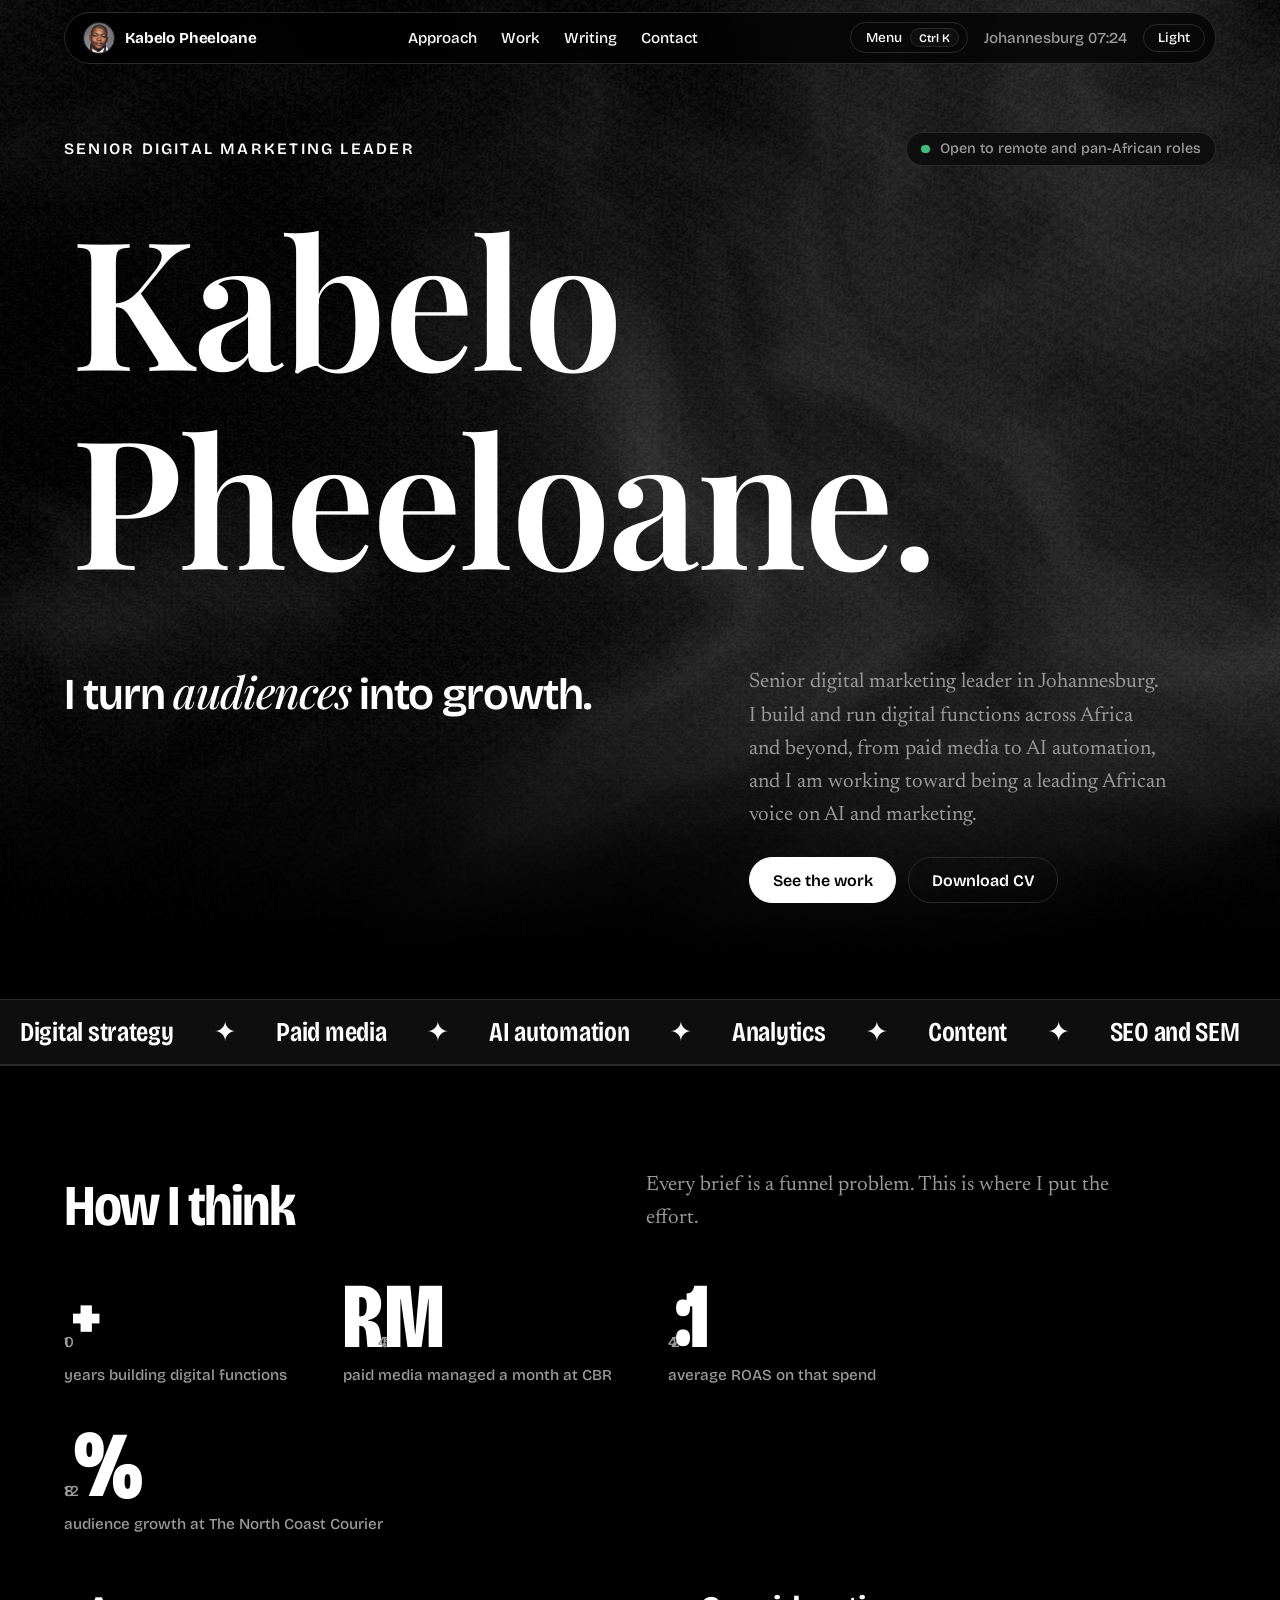
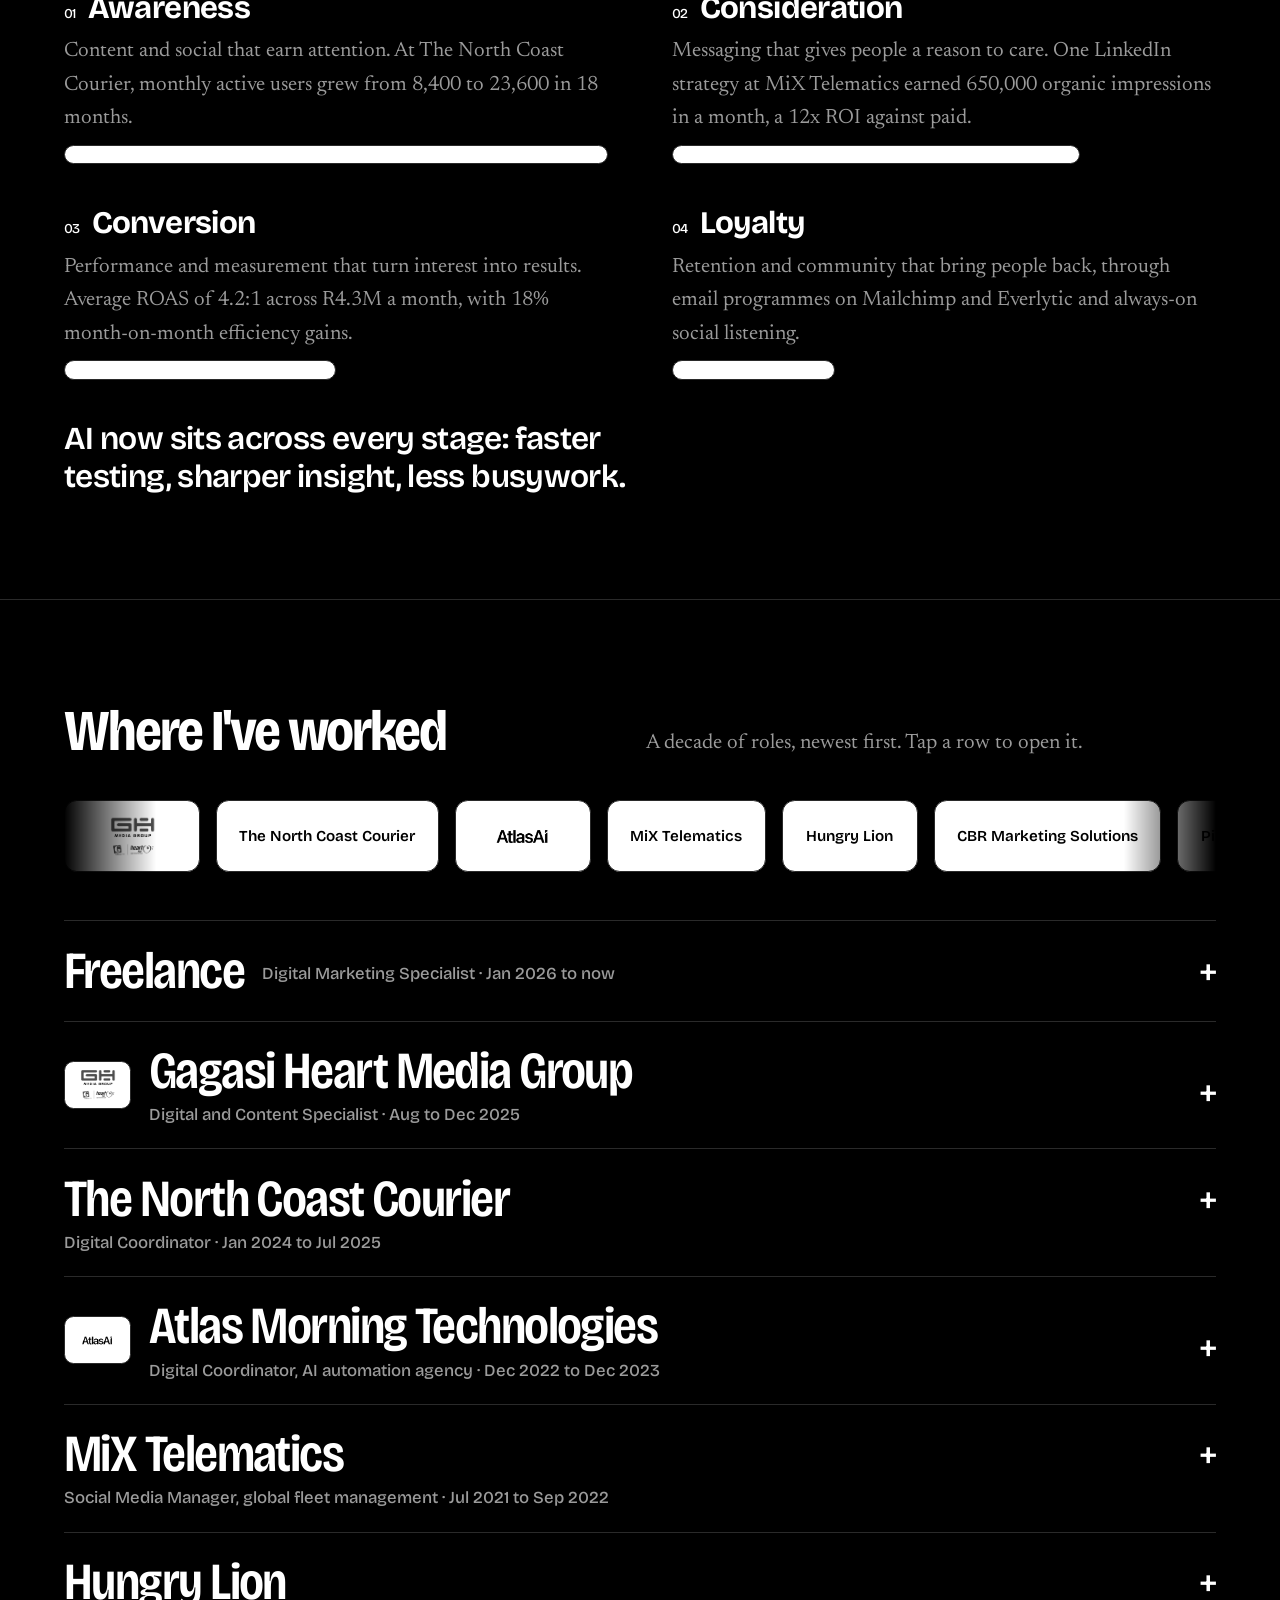
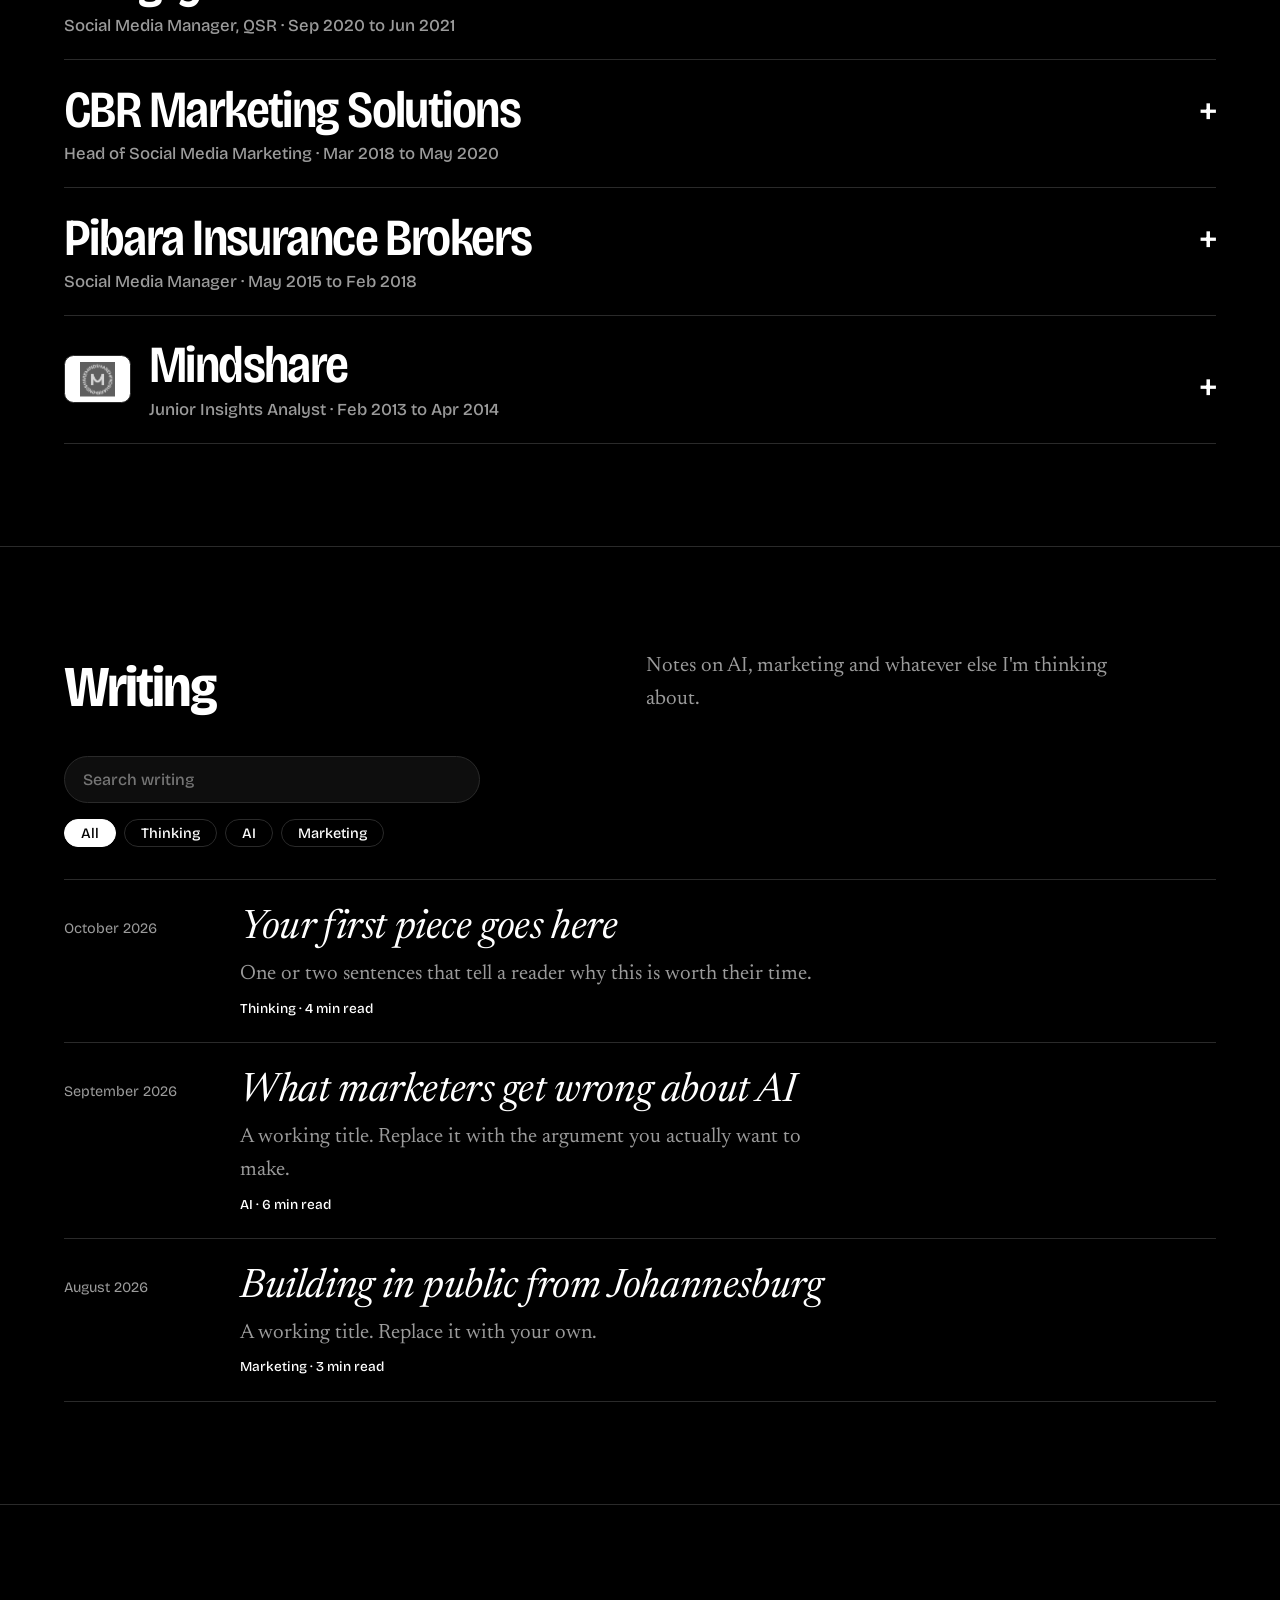
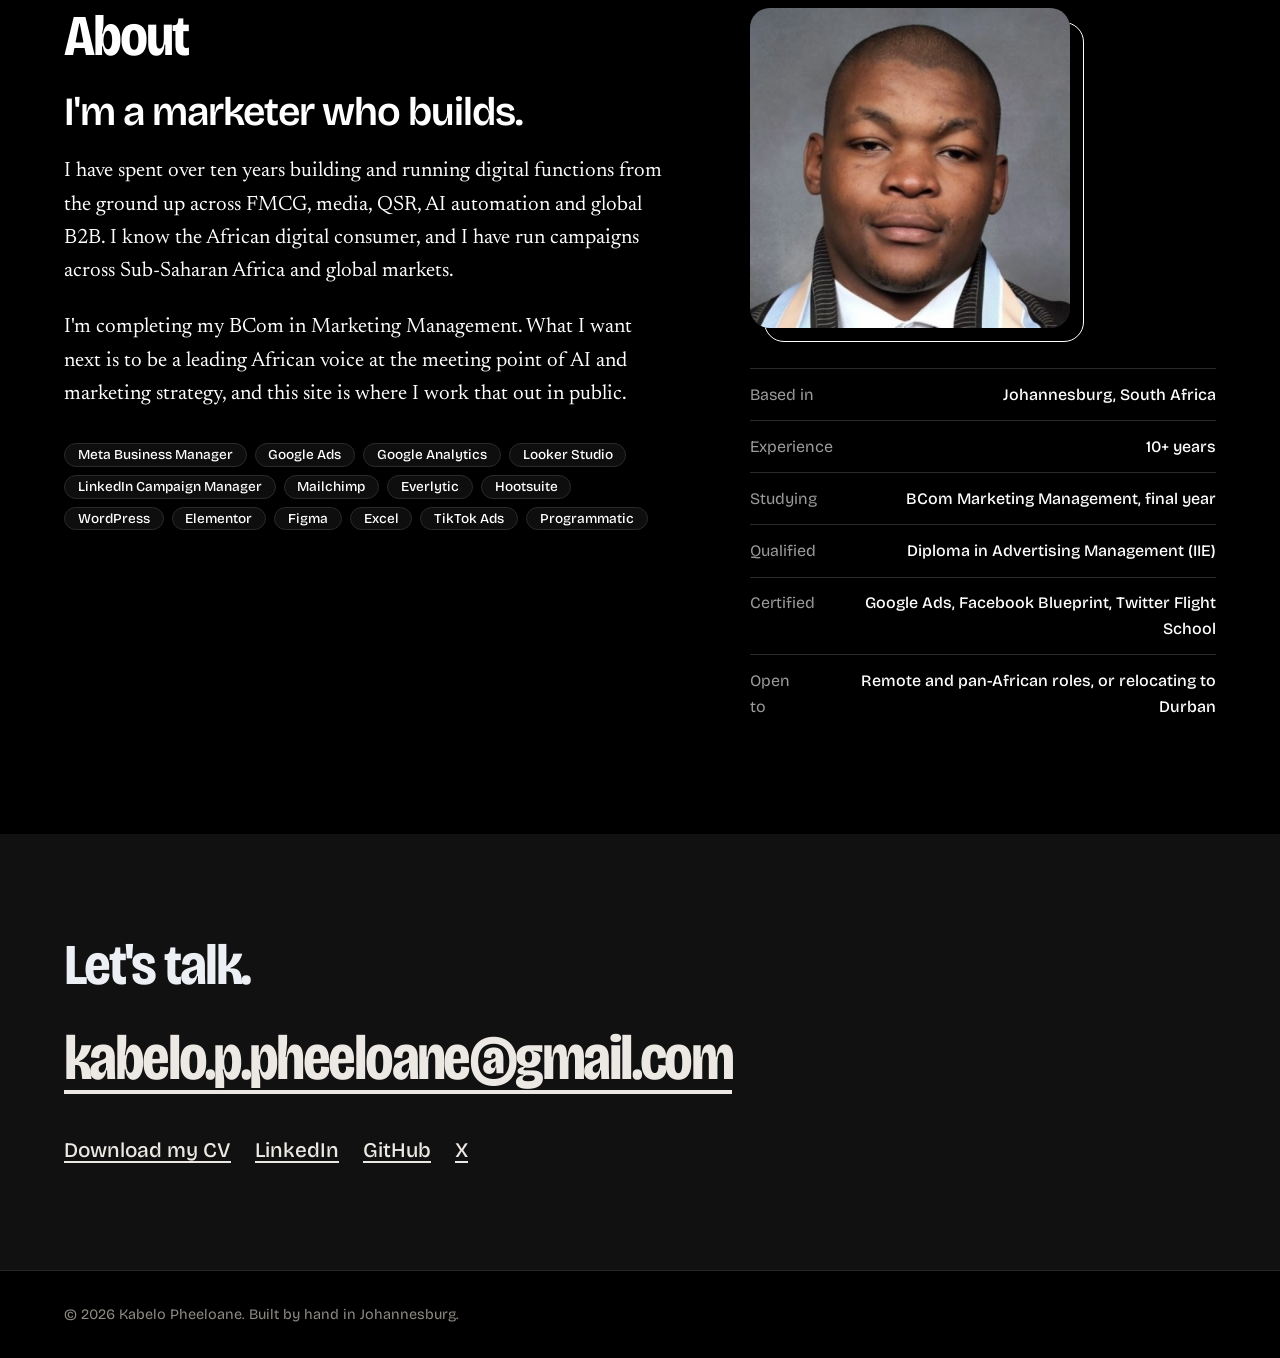
==== index.html @ ac7e380c "Initial commit via Netlify [skip ci]" ====
<!DOCTYPE html>
<html lang="en">
<head>
  <meta charset="UTF-8">
  <meta name="viewport" content="width=device-width, initial-scale=1.0">
  <title>Kabelo Pheeloane | Senior digital marketing leader, Johannesburg</title>
  <meta name="description" content="Kabelo Pheeloane is a senior digital marketing leader in Johannesburg with 10+ years building digital functions across FMCG, media, QSR, AI automation and global B2B. Work, writing and thinking on AI and marketing.">
  <meta name="theme-color" content="#000000">
  <script>
    // Runs first so the right theme shows with no flash
    try { var t = localStorage.getItem('theme'); } catch (e) {}
    document.documentElement.dataset.theme = t || 'dark';
    document.documentElement.classList.add('js');
  </script>
  <link rel="preconnect" href="https://fonts.googleapis.com">
  <link rel="preconnect" href="https://fonts.gstatic.com" crossorigin>
  <link href="https://fonts.googleapis.com/css2?family=Bricolage+Grotesque:opsz,wdth,wght@12..96,75..100,200..800&family=Playfair+Display:ital,wght@0,400..900;1,400..900&family=Newsreader:ital,opsz,wght@0,6..72,300..600;1,6..72,300..500&display=swap" rel="stylesheet">
  <link rel="stylesheet" href="style.css">
</head>
<body>
  <div id="progress" aria-hidden="true"></div>

  <div class="nav">
    <div class="bar">
      <a class="brand" href="#top" aria-label="Kabelo Pheeloane, back to top"><img src="kabelo.jpg" alt="" width="32" height="32">Kabelo Pheeloane</a>
      <nav aria-label="Main">
        <a href="#funnel">Approach</a>
        <a href="#work">Work</a>
        <a href="#writing">Writing</a>
        <a href="#contact">Contact</a>
      </nav>
      <div class="right">
        <button id="kbtn" class="kbtn" type="button" aria-label="Open command menu">Menu <kbd id="kkey">Ctrl K</kbd></button>
        <span class="clock">Johannesburg <span id="time">--:--</span></span>
        <button id="theme" type="button">Dark</button>
      </div>
    </div>
  </div>

  <div class="wrap">

    <header class="hero" id="top">
      <canvas id="gl" aria-hidden="true"></canvas>
      <div class="kicker-row">
        <p class="kicker">Senior Digital Marketing Leader</p>
        <p class="status"><span class="pulse"></span>Open to remote and pan-African roles</p>
      </div>
      <h1 class="name" aria-label="Kabelo Pheeloane"><span class="line" aria-hidden="true">Kabelo</span><span class="line" aria-hidden="true">Pheeloane.</span></h1>
      <div class="hero-grid">
        <p class="lede">I turn <span class="swap" id="swap">attention</span> into growth.</p>
        <div class="hero-side">
          <p>Senior digital marketing leader in Johannesburg. I build and run digital functions across Africa and beyond, from paid media to AI automation, and I am working toward being a leading African voice on AI and marketing.</p>
          <div class="cta"><a class="btn" href="#work">See the work</a><a class="btn ghost" href="Kabelo_Pheeloane_CV.pdf" download>Download CV</a></div>
        </div>
      </div>
    </header>
  </div>

  <!-- EDIT: change the skills to whatever you want to be known for -->
  <div class="marquee" aria-hidden="true">
    <div class="track" id="track">
      <span>Digital strategy</span><span>Paid media</span><span>AI automation</span><span>Analytics</span><span>Content</span><span>SEO and SEM</span><span>Multi-market campaigns</span><span>Team leadership</span>
    </div>
  </div>

  <section id="funnel">
    <div class="wrap">
      <div class="sec-head">
        <h2>How I think</h2>
        <p>Every brief is a funnel problem. This is where I put the effort.</p>
      </div>
      <div class="stats">
        <div class="stat" data-reveal><b><span class="num" data-count="10">0</span><i>+</i></b><span>years building digital functions</span></div>
        <div class="stat" data-reveal style="--d:.1s"><b><i>R</i><span class="num" data-count="4.3" data-dec="1">0</span><i>M</i></b><span>paid media managed a month at CBR</span></div>
        <div class="stat" data-reveal style="--d:.2s"><b><span class="num" data-count="4.2" data-dec="1">0</span><i>:1</i></b><span>average ROAS on that spend</span></div>
        <div class="stat" data-reveal style="--d:.3s"><b><span class="num" data-count="182">0</span><i>%</i></b><span>audience growth at The North Coast Courier</span></div>
      </div>
      <div class="funnel">
        <div class="stage" data-reveal style="--w:100%"><h3><small>01</small>Awareness</h3><p>Content and social that earn attention. At The North Coast Courier, monthly active users grew from 8,400 to 23,600 in 18 months.</p><div class="bar"></div></div>
        <div class="stage" data-reveal style="--w:75%;--d:.1s"><h3><small>02</small>Consideration</h3><p>Messaging that gives people a reason to care. One LinkedIn strategy at MiX Telematics earned 650,000 organic impressions in a month, a 12x ROI against paid.</p><div class="bar"></div></div>
        <div class="stage" data-reveal style="--w:50%;--d:.2s"><h3><small>03</small>Conversion</h3><p>Performance and measurement that turn interest into results. Average ROAS of 4.2:1 across R4.3M a month, with 18% month-on-month efficiency gains.</p><div class="bar"></div></div>
        <div class="stage" data-reveal style="--w:30%;--d:.3s"><h3><small>04</small>Loyalty</h3><p>Retention and community that bring people back, through email programmes on Mailchimp and Everlytic and always-on social listening.</p><div class="bar"></div></div>
      </div>
      <p class="note" data-reveal><em>AI now sits across every stage:</em> faster testing, sharper insight, less busywork.</p>
    </div>
  </section>

  <section id="work" class="work">
    <div class="wrap">
      <div class="sec-head">
        <h2>Where I've worked</h2>
        <p>A decade of roles, newest first. Tap a row to open it.</p>
      </div>
      <div class="logos" aria-label="Companies I have worked with"><div class="logo-track" id="logoTrack"></div></div>
      <!-- EDIT: tweak any wording. Each row is one role. -->
      <details><summary><span>Freelance<small>Digital Marketing Specialist &middot; Jan 2026 to now</small></span></summary><div class="body"><p>Interim digital leadership and campaign strategy for clients across FMCG, media and SaaS. Digital audits, go-to-market plans, paid media on Meta, Google and LinkedIn, and custom dashboards that track performance and sentiment.</p><div class="tags"><span>Paid media</span><span>Audits</span><span>Dashboards</span><span>Mentoring</span></div></div></details>
      <details data-logo="gagasi-heart"><summary><span>Gagasi Heart Media Group<small>Digital and Content Specialist &middot; Aug to Dec 2025</small></span></summary><div class="body"><p>Ran the full digital function across Gagasi FM and Heart FM. Built the group's website with real-time audience dashboards, sponsorship management and three-station content distribution, plus MROI dashboards in Looker Studio. <a href="https://www.ghmediagroup.co.za" target="_blank" rel="noopener">Visit the site</a></p><div class="tags"><span>WordPress</span><span>Looker Studio</span><span>Email</span><span>Programmatic</span></div></div></details>
      <details data-logo="north-coast-courier"><summary><span>The North Coast Courier<small>Digital Coordinator &middot; Jan 2024 to Jul 2025</small></span></summary><div class="body"><p>Designed the title's first digital-first strategy from zero. Grew monthly active users from 8,400 to 23,600 (182%) in 18 months, and cut the reporting cycle from 12 hours to 45 minutes.</p><div class="tags"><span>SEO</span><span>Content</span><span>Automation</span><span>Training</span></div></div></details>
      <details data-logo="atlas-morning"><summary><span>Atlas Morning Technologies<small>Digital Coordinator, AI automation agency &middot; Dec 2022 to Dec 2023</small></span></summary><div class="body"><p>Built AI-driven marketing automation for a portfolio of brands, automated campaign tracking and reporting with machine learning, and ran workshops that upskilled client teams on AI.</p><div class="tags"><span>AI automation</span><span>Social</span><span>Workshops</span></div></div></details>
      <details data-logo="mix-telematics"><summary><span>MiX Telematics<small>Social Media Manager, global fleet management &middot; Jul 2021 to Sep 2022</small></span></summary><div class="body"><p>Directed a USD 72,000 a month paid media budget across global markets on Meta, LinkedIn, YouTube and Twitter. One LinkedIn content strategy earned 650,000 organic impressions in a month, a 12x ROI against paid spend.</p><div class="tags"><span>Global</span><span>LinkedIn</span><span>Paid social</span></div></div></details>
      <details data-logo="hungry-lion"><summary><span>Hungry Lion<small>Social Media Manager, QSR &middot; Sep 2020 to Jun 2021</small></span></summary><div class="body"><p>Social strategy, community and content for a major quick-service brand. Paid budgets optimised against foot traffic and brand consideration, plus creator and influencer partnerships.</p><div class="tags"><span>QSR</span><span>Influencers</span><span>Community</span></div></div></details>
      <details data-logo="cbr"><summary><span>CBR Marketing Solutions<small>Head of Social Media Marketing &middot; Mar 2018 to May 2020</small></span></summary><div class="body"><p>Oversaw R4.3 million a month in paid media across FMCG, retail and services clients, with an average ROAS of 4.2:1 and 18% month-on-month efficiency gains. Led and mentored a team of specialists.</p><div class="tags"><span>Paid social</span><span>ROAS</span><span>Team leadership</span></div></div></details>
      <details data-logo="pibara"><summary><span>Pibara Insurance Brokers<small>Social Media Manager &middot; May 2015 to Feb 2018</small></span></summary><div class="body"><p>Built and grew the brand's social communities and ran paid social joined up with search for one consistent message.</p><div class="tags"><span>Community</span><span>Paid social</span><span>SEM</span></div></div></details>
      <details data-logo="mindshare"><summary><span>Mindshare<small>Junior Insights Analyst &middot; Feb 2013 to Apr 2014</small></span></summary><div class="body"><p>Where it started: consumer and media research with Nielsen AdDynamix, AMPS and Telmar, plus competitor spend analysis and post-campaign evaluation.</p><div class="tags"><span>Insights</span><span>Media planning</span></div></div></details>
    </div>
  </section>

  <section id="writing">
    <div class="wrap">
      <div class="sec-head">
        <h2>Writing</h2>
        <p>Notes on AI, marketing and whatever else I'm thinking about.</p>
      </div>
      <div class="controls">
        <input id="q" type="search" placeholder="Search writing" aria-label="Search writing">
        <div class="chips" id="chips" role="group" aria-label="Filter by topic"></div>
      </div>
      <ul class="posts" id="posts"></ul>
      <p id="empty" hidden>Nothing matches that yet.</p>
    </div>
  </section>

  <section id="about">
    <div class="wrap about-grid">
      <div>
        <h2>About</h2>
        <p class="big" style="margin-top:1.5rem">I'm a marketer who builds.</p>
        <p style="margin-top:1.25rem">I have spent over ten years building and running digital functions from the ground up across FMCG, media, QSR, AI automation and global B2B. I know the African digital consumer, and I have run campaigns across Sub-Saharan Africa and global markets.</p>
        <p>I'm completing my BCom in Marketing Management. What I want next is to be a leading African voice at the meeting point of AI and marketing strategy, and this site is where I work that out in public.</p>
        <div class="stack"><span>Meta Business Manager</span><span>Google Ads</span><span>Google Analytics</span><span>Looker Studio</span><span>LinkedIn Campaign Manager</span><span>Mailchimp</span><span>Everlytic</span><span>Hootsuite</span><span>WordPress</span><span>Elementor</span><span>Figma</span><span>Excel</span><span>TikTok Ads</span><span>Programmatic</span></div>
      </div>
      <div class="side" data-reveal>
        <figure class="portrait"><img src="kabelo.jpg" alt="Portrait of Kabelo Pheeloane" width="400" height="400" loading="lazy"></figure>
        <ul class="facts">
        <li><span>Based in</span><span>Johannesburg, South Africa</span></li>
        <li><span>Experience</span><span>10+ years</span></li>
        <li><span>Studying</span><span>BCom Marketing Management, final year</span></li>
        <li><span>Qualified</span><span>Diploma in Advertising Management (IIE)</span></li>
        <li><span>Certified</span><span>Google Ads, Facebook Blueprint, Twitter Flight School</span></li>
        <li><span>Open to</span><span>Remote and pan-African roles, or relocating to Durban</span></li>
      </ul>
      </div>
    </div>
  </section>

  <section id="contact" class="contact">
    <div class="wrap">
      <h2>Let's talk.</h2>
      <!-- EDIT: add your LinkedIn, GitHub and X links below -->
      <a class="mail" href="mailto:kabelo.p.pheeloane@gmail.com">kabelo.p.pheeloane@gmail.com</a>
      <div class="links"><a href="Kabelo_Pheeloane_CV.pdf" download>Download my CV</a><a href="#">LinkedIn</a><a href="#">GitHub</a><a href="#">X</a></div>
    </div>
  </section>

  <footer><div class="wrap">&copy; <span id="year">2026</span> Kabelo Pheeloane. Built by hand in Johannesburg.</div></footer>

  <dialog id="cmd" aria-label="Command menu"><input id="cmdq" type="text" placeholder="Jump to..." autocomplete="off" aria-label="Search commands"><ul id="cmdl" role="listbox"></ul></dialog>

  <script src="posts.js"></script>
  <script src="script.js"></script>
</body>
</html>
---- style.css ----
/* Fonts are loaded in index.html */
:root {
  --chalk: #ffffff;
  --paper: #f4f4f4;
  --ink: #000000;
  --muted: #6b6b6b;
  --line: #dcdcdc;
  --cobalt: #000000;
  --gutter: clamp(1.25rem, 5vw, 4rem);
  --sans: "Bricolage Grotesque", system-ui, sans-serif;
  --serif: "Newsreader", Georgia, serif;
}

*, *::before, *::after { box-sizing: border-box; margin: 0; padding: 0; }
html { scroll-behavior: smooth; }
body {
  background: var(--chalk);
  color: var(--ink);
  font-family: var(--serif);
  font-size: clamp(1.1rem, 1rem + 0.4vw, 1.3rem);
  line-height: 1.6;
  -webkit-font-smoothing: antialiased;
}
::selection { background: var(--ink); color: var(--chalk); }
a { color: inherit; }
:focus-visible { outline: 3px solid var(--cobalt); outline-offset: 4px; border-radius: 2px; }

.wrap { padding-inline: var(--gutter); max-width: 1400px; margin-inline: auto; }

/* Top bar */
.bar {
  display: flex; justify-content: space-between; align-items: center; gap: 1rem;
  padding-block: 1.25rem;
  font-family: var(--sans); font-size: 0.95rem; font-weight: 500;
}
.bar nav { display: flex; gap: 1.5rem; }
.bar a { text-decoration: none; }
.bar nav a:hover { color: var(--muted); }
.clock { color: var(--muted); font-variant-numeric: tabular-nums; }

/* Hero */
.hero { padding-block: clamp(3rem, 10vw, 8rem) clamp(3rem, 8vw, 6rem); }
.name {
  font-family: var(--sans);
  font-weight: 800;
  font-stretch: 75%;
  font-size: clamp(5.5rem, 27vw, 22rem);
  line-height: 0.82;
  letter-spacing: -0.045em;
  overflow: hidden;
  padding-bottom: 0.08em;
}
.name span { display: inline-block; animation: rise 1s cubic-bezier(.2,.8,.2,1) both; }
.name .dot { color: var(--cobalt); animation-delay: .25s; }
@keyframes rise { from { transform: translateY(105%); } to { transform: none; } }

.hero-grid {
  display: grid; gap: 2rem; margin-top: clamp(2rem, 5vw, 4rem);
  grid-template-columns: 1fr;
}
.lede {
  font-family: var(--sans); font-weight: 600; font-size: clamp(1.5rem, 1rem + 2.2vw, 2.75rem);
  line-height: 1.12; letter-spacing: -0.025em; max-width: 22ch;
}
.hero-side { max-width: 38ch; color: var(--muted); align-self: end; }
.hero-side a { color: var(--ink); font-family: var(--sans); font-weight: 600; text-underline-offset: 4px; }
.hero-side a:hover { color: var(--muted); }

/* Sections */
section { padding-block: clamp(3.5rem, 8vw, 7rem); border-top: 1px solid var(--line); }
.sec-head {
  display: grid; gap: 0.75rem; margin-bottom: 2.5rem;
}
h2 {
  font-family: var(--sans); font-weight: 700; font-stretch: 85%;
  font-size: clamp(2rem, 1.2rem + 3vw, 4rem); letter-spacing: -0.035em; line-height: 1;
}
.sec-head p { color: var(--muted); max-width: 46ch; }

/* Work: expandable rows */
.work details { border-top: 1px solid var(--line); }
.work details:last-child { border-bottom: 1px solid var(--line); }
.work summary {
  list-style: none; cursor: pointer;
  display: flex; justify-content: space-between; align-items: baseline; gap: 1rem;
  padding-block: 1.4rem;
  font-family: var(--sans); font-weight: 600; font-stretch: 85%;
  font-size: clamp(1.6rem, 1rem + 3vw, 3.25rem); letter-spacing: -0.03em; line-height: 1.05;
  transition: color .2s, padding .25s;
}
.work summary::-webkit-details-marker { display: none; }
.work summary::after {
  content: "+"; font-weight: 300; color: var(--cobalt);
  transition: transform .3s;
}
.work details[open] summary::after { transform: rotate(45deg); }
.work summary:hover { color: var(--muted); padding-left: 0.75rem; }
.work .body { display: grid; gap: 1rem; padding: 0 0 2rem; max-width: 60ch; color: var(--muted); }
.work .body strong { color: var(--ink); font-weight: 500; }
.work .tags { display: flex; flex-wrap: wrap; gap: .5rem; }
.work .tags span {
  font-family: var(--sans); font-size: .85rem; font-weight: 500;
  border: 1px solid var(--line); border-radius: 99px; padding: .15rem .8rem; background: var(--paper);
}

/* Writing */
.posts { list-style: none; display: grid; gap: 0; }
.posts a {
  display: grid; gap: .35rem; padding-block: 1.6rem; text-decoration: none;
  border-top: 1px solid var(--line);
}
.posts li:last-child a { border-bottom: 1px solid var(--line); }
.posts time { font-family: var(--sans); font-size: .9rem; color: var(--muted); }
.posts h3 {
  font-family: var(--serif); font-weight: 400; font-style: italic;
  font-size: clamp(1.6rem, 1.1rem + 1.8vw, 2.6rem); line-height: 1.15; letter-spacing: -0.01em;
  transition: color .2s;
}
.posts a:hover h3 { color: var(--muted); }
.posts p { color: var(--muted); max-width: 55ch; }

/* About */
.about-grid { display: grid; gap: 2rem; }
.about-grid p + p { margin-top: 1.1em; }
.about-grid .big {
  font-family: var(--sans); font-weight: 600; font-size: clamp(1.5rem, 1rem + 2vw, 2.5rem);
  line-height: 1.15; letter-spacing: -0.025em;
}
.facts { list-style: none; font-family: var(--sans); font-size: 1rem; }
.facts li { display: flex; justify-content: space-between; gap: 1rem; padding-block: .8rem; border-top: 1px solid var(--line); }
.facts li span:first-child { color: var(--muted); }
.facts li span:last-child { text-align: right; font-weight: 500; }

/* Contact */
.contact { background: var(--ink); color: var(--chalk); border-top: 0; }
.contact h2 { color: var(--chalk); max-width: 14ch; }
.mail {
  display: inline-block; margin-top: 2rem; font-family: var(--sans); font-weight: 700; font-stretch: 80%;
  font-size: clamp(1.8rem, 1rem + 5.5vw, 6rem); letter-spacing: -0.04em; line-height: 1;
  text-decoration: none; border-bottom: 4px solid var(--cobalt); overflow-wrap: anywhere;
  transition: color .2s;
}
.mail:hover { color: #b8b8b8; }
.links { display: flex; flex-wrap: wrap; gap: 1.5rem; margin-top: 2.5rem; font-family: var(--sans); font-weight: 500; }
.links a { text-underline-offset: 4px; }
.links a:hover { color: #b8b8b8; }
.contact :focus-visible { outline-color: #fff; }
footer { background: var(--ink); color: #8f8b84; font-family: var(--sans); font-size: .9rem; padding-block: 2rem; border-top: 1px solid #262628; }

/* Larger screens */
@media (min-width: 800px) {
  .hero-grid { grid-template-columns: 1.4fr 1fr; }
  .sec-head { grid-template-columns: 1fr 1fr; align-items: end; }
  .about-grid { grid-template-columns: 1.3fr 1fr; gap: 5rem; }
  .posts a { grid-template-columns: 9rem 1fr; column-gap: 2rem; }
  .posts time { grid-row: 1 / span 2; padding-top: .7rem; }
}

@media (prefers-reduced-motion: reduce) {
  html { scroll-behavior: auto; }
  .name span { animation: none; }
  * { transition: none !important; }
}

/* ===== v2 additions ===== */
[data-theme="dark"] {
  --chalk: #000000; --paper: #0e0e0e; --ink: #ffffff; --muted: #9b9b9b; --line: #2a2a2a; --cobalt: #ffffff;
}
[data-theme="dark"] .contact, [data-theme="dark"] footer { background: #000; }
.contact h2 { color: #eceff3; }
body { transition: background .4s, color .4s; }

#progress { position: fixed; inset: 0 0 auto 0; height: 3px; background: var(--cobalt); transform-origin: 0 50%; transform: scaleX(0); z-index: 50; }
.right { display: flex; align-items: center; gap: 1rem; }
#theme {
  font: 500 .85rem var(--sans); color: var(--ink); background: transparent; cursor: pointer;
  border: 1px solid var(--line); border-radius: 99px; padding: .3rem .9rem; transition: border-color .2s, color .2s;
}
#theme:hover { border-color: var(--muted); color: var(--muted); }
@media (max-width: 640px) { .bar nav { display: none; } .clock { display: none; } }

/* Hero: pointer glow + weight shift + word swap */
.hero { position: relative; isolation: isolate; --mx: 30%; --my: 20%; --w: 800; }
.hero::before {
  content: ""; position: absolute; inset: -10% -50vw; z-index: -1; pointer-events: none;
  background: radial-gradient(circle 32rem at var(--mx) var(--my), color-mix(in srgb, var(--cobalt) 20%, transparent), transparent 70%);
}
.name { font-weight: var(--w); transition: font-weight .25s ease-out; }
.swap { display: inline-block; color: var(--cobalt); font-style: normal; transition: opacity .25s, transform .25s; }
.swap.out { opacity: 0; transform: translateY(.3em); }

/* Marquee */
.marquee { overflow: hidden; border-block: 1px solid var(--line); padding-block: 1rem; background: var(--paper); }
.track { display: flex; width: max-content; animation: slide 38s linear infinite; }
.marquee:hover .track { animation-play-state: paused; }
.track span { font: 600 clamp(1.1rem, 1rem + 1vw, 1.7rem) var(--sans); font-stretch: 80%; letter-spacing: -.01em; padding-inline: 1.25rem; white-space: nowrap; }
.track span::after { content: "\2726"; color: var(--cobalt); margin-left: 2.5rem; }
@keyframes slide { to { transform: translateX(-50%); } }

/* Funnel */
.stats { display: flex; flex-wrap: wrap; gap: 2rem 4rem; margin-bottom: 3rem; }
.stat b { display: block; font: 800 clamp(3.5rem, 2rem + 7vw, 8rem)/.9 var(--sans); font-stretch: 75%; letter-spacing: -.05em; }
.stat b i { font-style: normal; color: var(--cobalt); }
.stat span { font: 500 .95rem var(--sans); color: var(--muted); }
.funnel { display: grid; gap: 2rem; }
.stage { display: grid; gap: .6rem; }
.stage h3 { font: 700 clamp(1.3rem, 1rem + 1.2vw, 2rem) var(--sans); letter-spacing: -.02em; display: flex; gap: .75rem; align-items: baseline; }
.stage h3 small { font: 500 .85rem var(--sans); color: var(--cobalt); }
.stage p { color: var(--muted); max-width: 52ch; }
.stage .bar { height: .65rem; width: 0; border-radius: 99px; background: var(--cobalt); transition: width 1.3s cubic-bezier(.2,.8,.2,1) var(--d, 0s); }
.stage.in .bar { width: var(--w); }
.note { margin-top: 2.5rem; font: 600 clamp(1.3rem, 1rem + 1.5vw, 2rem)/1.2 var(--sans); letter-spacing: -.02em; max-width: 30ch; }
.note em { font-style: normal; color: var(--cobalt); }
@media (min-width: 800px) { .funnel { grid-template-columns: 1fr 1fr; gap: 2.5rem 4rem; } }

/* Scroll reveal (only when JS is on) */
.js [data-reveal] { opacity: 0; transform: translateY(1.5rem); transition: opacity .8s var(--d, 0s), transform .8s cubic-bezier(.2,.8,.2,1) var(--d, 0s); }
.js [data-reveal].in { opacity: 1; transform: none; }

/* Writing controls */
.controls { display: grid; gap: 1rem; margin-bottom: 2rem; }
#q {
  font: 500 1rem var(--sans); width: 100%; max-width: 26rem; padding: .8rem 1.1rem; color: var(--ink);
  background: var(--paper); border: 1px solid var(--line); border-radius: 99px;
}
.chips { display: flex; flex-wrap: wrap; gap: .5rem; }
.chip {
  font: 500 .9rem var(--sans); color: var(--ink); background: transparent; cursor: pointer;
  border: 1px solid var(--line); border-radius: 99px; padding: .3rem 1rem; transition: all .2s;
}
.chip:hover { border-color: var(--muted); }
.chip[aria-pressed="true"] { background: var(--ink); color: var(--chalk); border-color: var(--ink); }
.meta { display: block; margin-top: .5rem; font: 500 .85rem var(--sans); color: var(--cobalt); }
#empty { color: var(--muted); padding-block: 1.5rem; }
.mail { will-change: transform; }

@media (prefers-reduced-motion: reduce) {
  .track { animation: none; }
  .js [data-reveal] { opacity: 1; transform: none; }
  .stage .bar { width: var(--w); }
}

/* ===== CV update ===== */
.work summary small { display: block; margin-top: .35rem; font: 500 clamp(.9rem, .85rem + .3vw, 1.05rem)/1.3 var(--sans); letter-spacing: 0; color: var(--muted); }
.work .body a { color: var(--cobalt); font-family: var(--sans); font-weight: 600; text-underline-offset: 4px; }
.stack { display: flex; flex-wrap: wrap; gap: .5rem; margin-top: 2rem; }
.stack span { font: 500 .85rem var(--sans); border: 1px solid var(--line); border-radius: 99px; padding: .15rem .8rem; background: var(--paper); }
.stats { gap: 2rem 3.5rem; }
.stat b { font-size: clamp(3rem, 1.8rem + 5vw, 6.5rem); }
.mail { font-size: clamp(1.4rem, .8rem + 4vw, 4.5rem); }

/* ===== Header v2 ===== */
.nav { position: sticky; top: .75rem; z-index: 40; max-width: 1400px; margin-inline: auto; padding-inline: var(--gutter); }
.bar {
  padding: .55rem .6rem .55rem 1.1rem; border: 1px solid var(--line); border-radius: 99px;
  background: color-mix(in srgb, var(--chalk) 72%, transparent);
  -webkit-backdrop-filter: blur(14px); backdrop-filter: blur(14px);
}
.brand { display: flex; align-items: center; gap: .65rem; font-weight: 700; letter-spacing: -.01em; }
.brand b { display: grid; place-items: center; width: 2rem; height: 2rem; border-radius: 50%; background: var(--ink); color: var(--chalk); font-size: .75rem; letter-spacing: 0; }
.hero { padding-top: clamp(2.5rem, 7vw, 5rem); }
.hero::after {
  content: ""; position: absolute; inset: -10% -50vw 0; z-index: -2; pointer-events: none; opacity: .55;
  background-image: linear-gradient(var(--line) 1px, transparent 1px), linear-gradient(90deg, var(--line) 1px, transparent 1px);
  background-size: 72px 72px;
  -webkit-mask-image: radial-gradient(ellipse 70% 70% at 40% 40%, #000, transparent 75%);
  mask-image: radial-gradient(ellipse 70% 70% at 40% 40%, #000, transparent 75%);
}
.kicker-row { display: flex; flex-wrap: wrap; justify-content: space-between; align-items: center; gap: .75rem 1.5rem; margin-bottom: clamp(1.25rem, 3vw, 2.5rem); font-family: var(--sans); }
.kicker { font-weight: 600; font-size: clamp(.8rem, .75rem + .3vw, 1rem); letter-spacing: .14em; text-transform: uppercase; }
.status { display: inline-flex; align-items: center; gap: .6rem; font-weight: 500; font-size: .9rem; color: var(--muted); border: 1px solid var(--line); background: var(--paper); border-radius: 99px; padding: .3rem .9rem; }
.pulse { width: .55rem; height: .55rem; border-radius: 50%; background: #1fb76a; box-shadow: 0 0 0 0 rgba(31,183,106,.6); animation: pulse 2s infinite; }
@keyframes pulse { 70% { box-shadow: 0 0 0 .6rem rgba(31,183,106,0); } 100% { box-shadow: 0 0 0 0 rgba(31,183,106,0); } }

.name { overflow: visible; font-size: clamp(3.4rem, 17.5vw, 16rem); line-height: .86; letter-spacing: -.045em; padding-bottom: 0; }
.name .line { display: block; overflow: hidden; padding: .02em .02em .1em 0; animation: none; }
.name .ch { display: inline-block; animation: rise 1s cubic-bezier(.2,.8,.2,1) both; animation-delay: calc(var(--i, 0) * 45ms); transition: font-variation-settings .2s ease-out; }
.name .ch.dot { animation-delay: .6s; }

.cta { display: flex; flex-wrap: wrap; gap: .75rem; margin-top: 1.5rem; }
.hero-side .btn {
  display: inline-block; font: 600 1rem var(--sans); text-decoration: none; padding: .8rem 1.4rem; border-radius: 99px;
  background: var(--ink); color: var(--chalk); border: 1px solid var(--ink); transition: transform .2s, background .2s, color .2s, border-color .2s;
}
.hero-side .btn:hover { transform: translateY(-2px); background: var(--muted); border-color: var(--muted); color: #0c0c0d; }
.hero-side .btn.ghost { background: transparent; color: var(--ink); border-color: var(--line); }
.hero-side .btn.ghost:hover { background: transparent; color: var(--muted); border-color: var(--muted); }
@media (max-width: 640px) { .bar { padding-right: .5rem; } .status { font-size: .8rem; } }
@media (prefers-reduced-motion: reduce) { .name .ch, .pulse { animation: none; } }

/* ===== Portrait ===== */
.brand img { width: 2rem; height: 2rem; border-radius: 50%; object-fit: cover; object-position: center 25%; border: 1px solid var(--line); }
.portrait { position: relative; margin: 0 0 2.5rem 0; width: min(100%, 320px); }
.portrait::before { content: ""; position: absolute; inset: .9rem -.9rem -.9rem .9rem; border-radius: 1.25rem; background: var(--cobalt); }
.portrait img { position: relative; display: block; width: 100%; height: auto; aspect-ratio: 1; object-fit: cover; object-position: center 30%; border-radius: 1.25rem; background: var(--line); }

/* ===== Next level ===== */
html { overflow-x: clip; }
#gl { position: absolute; z-index: -1; top: -6rem; left: calc(50% - 50vw); width: 100vw; height: calc(100% + 6rem); display: block; }
.has-gl .hero::before { display: none; }
.has-gl .hero::after { z-index: -1; opacity: .22; }

/* Circular theme-switch reveal (View Transitions API) */
::view-transition-old(root), ::view-transition-new(root) { animation: none; mix-blend-mode: normal; }
::view-transition-old(root) { z-index: 1; }
::view-transition-new(root) { z-index: 2; }

/* Scroll-driven animation, native CSS (falls back to the JS reveal) */
@supports (animation-timeline: view()) {
  .js [data-reveal] { opacity: 1; transform: none; transition: none; animation: revealUp linear both; animation-timeline: view(); animation-range: entry 0% entry 60%; }
  h2 { animation: headIn linear both; animation-timeline: view(); animation-range: entry 0% cover 35%; }
  .name { animation: lift linear both; animation-timeline: scroll(root); animation-range: 0 70vh; }
  @keyframes revealUp { from { opacity: 0; transform: translateY(3rem) scale(.97); } to { opacity: 1; transform: none; } }
  @keyframes headIn { from { opacity: 0; filter: blur(14px); transform: translateX(-2rem); letter-spacing: .04em; } to { opacity: 1; filter: none; transform: none; } }
  @keyframes lift { to { transform: translateY(-8vh) scale(.94); opacity: .1; } }
}

/* Command menu */
.kbtn { font: 500 .85rem var(--sans); color: var(--ink); background: transparent; cursor: pointer; border: 1px solid var(--line); border-radius: 99px; padding: .3rem .5rem .3rem .9rem; display: inline-flex; align-items: center; gap: .5rem; transition: border-color .2s, color .2s; }
.kbtn:hover { border-color: var(--muted); color: var(--muted); }
.kbtn kbd { font: 600 .72rem var(--sans); border-radius: 99px; background: var(--paper); border: 1px solid var(--line); padding: .1rem .5rem; }
@media (max-width: 640px) { .kbtn kbd { display: none; } .kbtn { padding: .3rem .9rem; } }
#cmd { margin: 14vh auto auto; width: min(32rem, 92vw); padding: 0; border: 1px solid var(--line); border-radius: 1.1rem; background: var(--paper); color: var(--ink); box-shadow: 0 30px 80px rgba(8,14,30,.35); overflow: hidden; }
#cmd::backdrop { background: rgba(8,14,30,.45); -webkit-backdrop-filter: blur(6px); backdrop-filter: blur(6px); }
#cmd input { width: 100%; border: 0; border-bottom: 1px solid var(--line); background: transparent; color: var(--ink); font: 500 1.1rem var(--sans); padding: 1.1rem 1.25rem; outline: none; }
#cmd ul { list-style: none; max-height: 18rem; overflow: auto; padding: .5rem; }
#cmd li { font: 500 1rem var(--sans); padding: .7rem .9rem; border-radius: .6rem; cursor: pointer; }
#cmd li[aria-selected="true"], #cmd li:hover { background: var(--muted); color: #0c0c0d; }

.portrait { transition: transform .25s ease-out; transform-style: preserve-3d; }
@media (prefers-reduced-motion: reduce) { .name { animation: none; } h2 { animation: none; } }


/* ===== Black and marble ===== */
.contact { color: #ece9e4; }
.contact .mail, .contact .links a { color: #ece9e4; }
[data-theme="dark"] .contact { background: #111; }
.has-gl .hero::after { display: none; }
.name {
  font-family: "Playfair Display", Georgia, serif;
  font-stretch: normal; font-weight: 600; letter-spacing: -.015em; line-height: .95;
  font-size: clamp(2.6rem, 14vw, 12rem);
}
.name .line { padding: .04em .14em .12em .04em; }
/* name: upright classic serif */
.portrait::before { background: transparent; border: 1px solid var(--cobalt); }
.status .pulse { background: #3fbf7f; }


/* ===== Pure black and white ===== */
.hero-side .btn:hover { background: var(--chalk); color: var(--ink); border-color: var(--ink); }
.hero-side .btn.ghost:hover { background: var(--ink); color: var(--chalk); border-color: var(--ink); }
#cmd li[aria-selected="true"], #cmd li:hover { background: var(--ink); color: var(--chalk); }
.contact .mail { border-bottom-color: #ece9e4; }
.swap { font-family: "Playfair Display", Georgia, serif; font-style: italic; font-weight: 500; }
.portrait::before { border-color: var(--ink); }

/* ===== Employer logos ===== */
.logos { overflow: hidden; margin-bottom: 3rem; -webkit-mask-image: linear-gradient(90deg, transparent, #000 8%, #000 92%, transparent); mask-image: linear-gradient(90deg, transparent, #000 8%, #000 92%, transparent); }
.logo-track { display: flex; width: max-content; animation: slide 45s linear infinite; }
.logos:hover .logo-track { animation-play-state: paused; }
.logo-item { display: grid; place-items: center; height: 4.5rem; min-width: 8.5rem; margin-right: 1rem; padding: .6rem 1.4rem; background: #fff; border: 1px solid var(--line); border-radius: .8rem; }
.logo-item img { max-height: 2.8rem; max-width: 7rem; width: auto; object-fit: contain; filter: grayscale(1); transition: filter .3s; }
.logo-item:hover img { filter: none; }
.logo-item b { font: 600 .95rem var(--sans); color: #000; text-align: center; }
.work summary > span { display: flex; align-items: center; gap: 1.1rem; }
.role-logo { flex: none; width: 4.2rem; height: 3rem; padding: .35rem .5rem; object-fit: contain; background: #fff; border: 1px solid var(--line); border-radius: .6rem; filter: grayscale(1); transition: filter .3s; }
.work summary:hover .role-logo { filter: none; }
@media (max-width: 640px) { .role-logo { width: 3.2rem; height: 2.4rem; } .work summary > span { gap: .8rem; } }
@media (prefers-reduced-motion: reduce) { .logo-track { animation: none; flex-wrap: wrap; width: auto; row-gap: 1rem; } .dup { display: none; } }
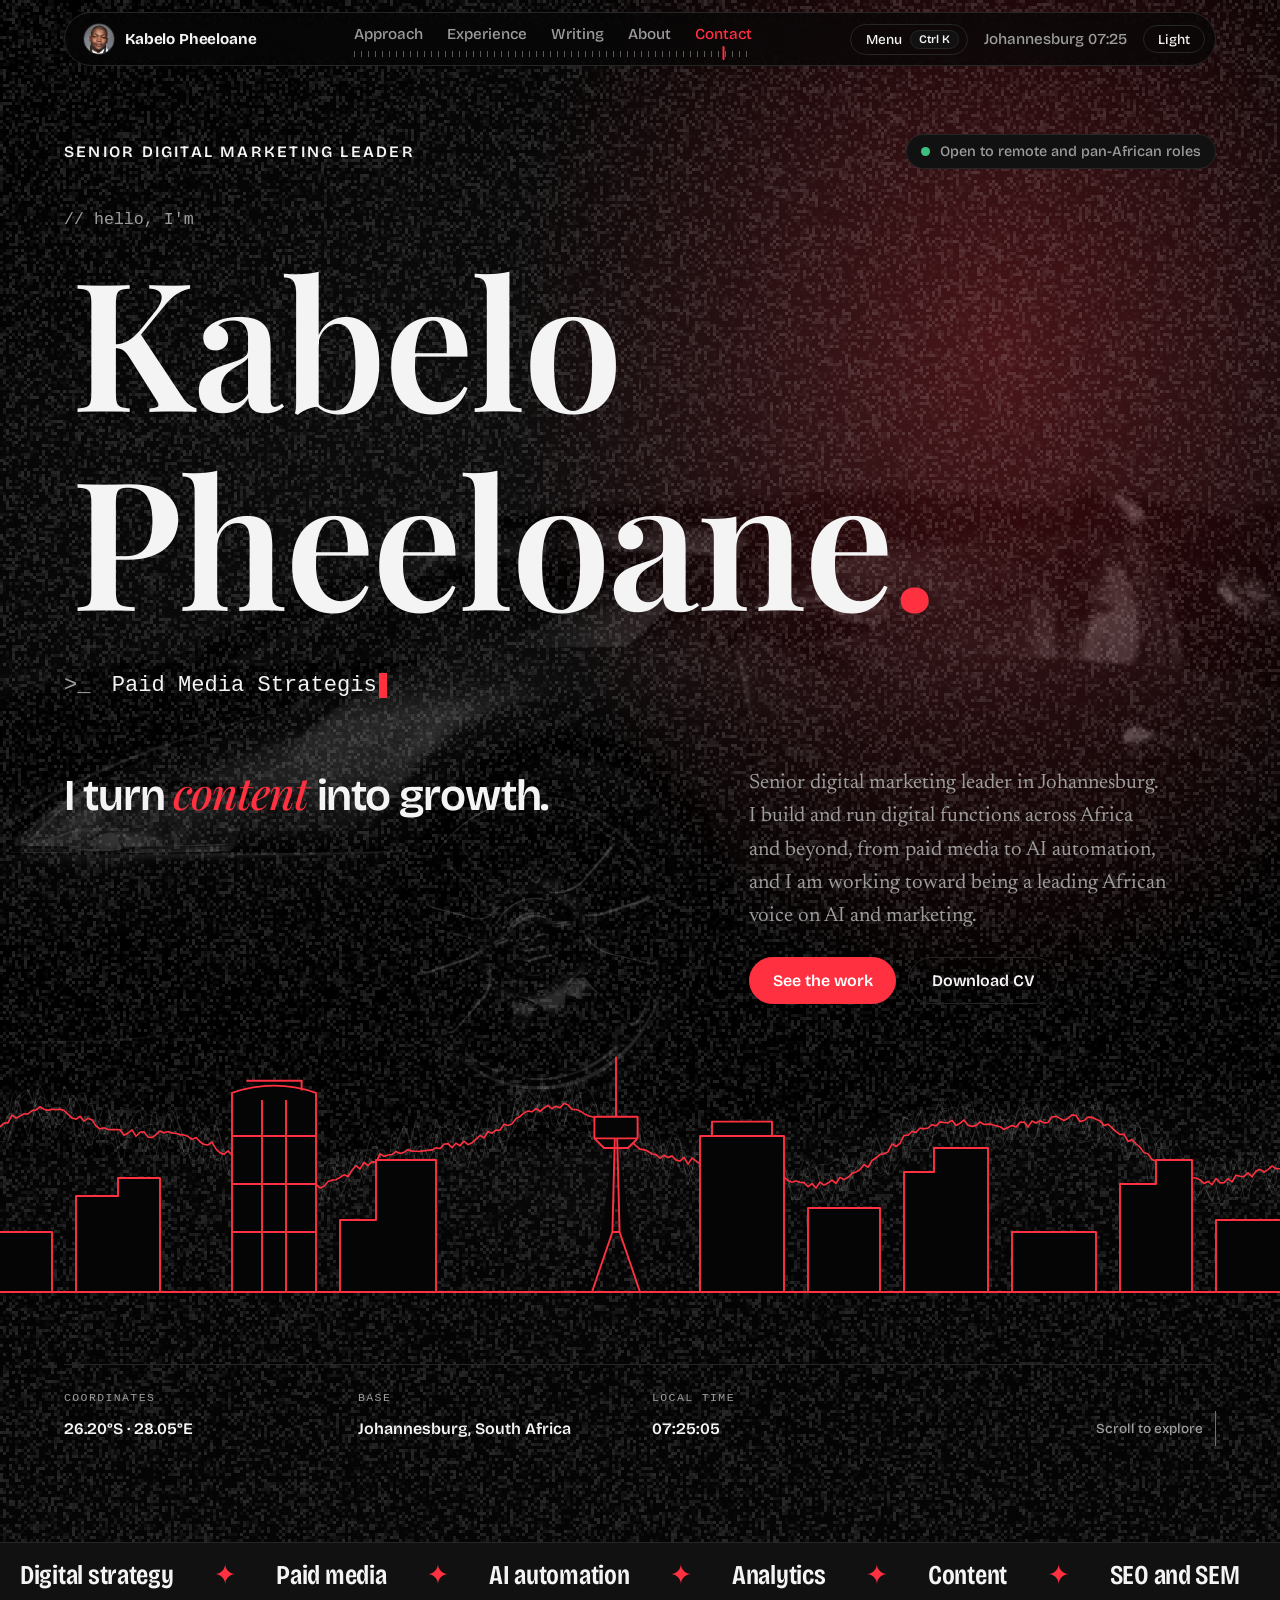
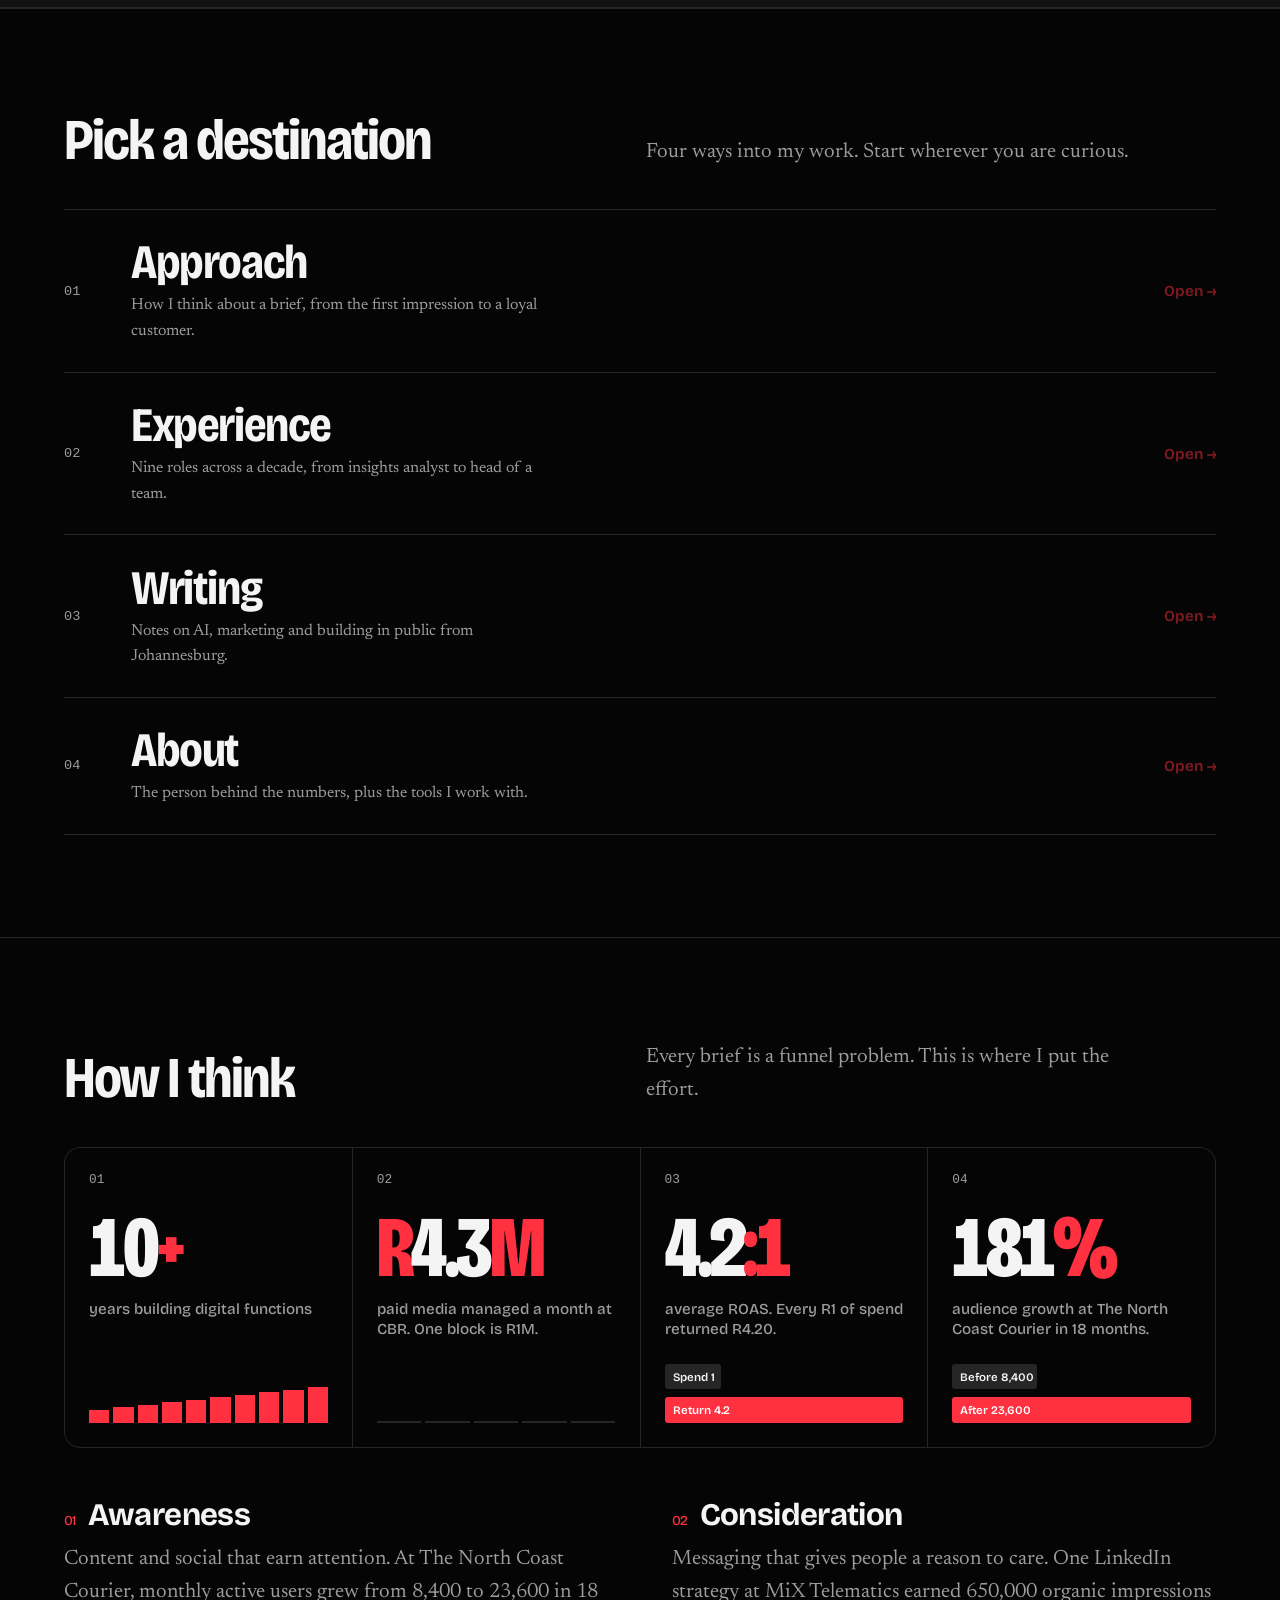
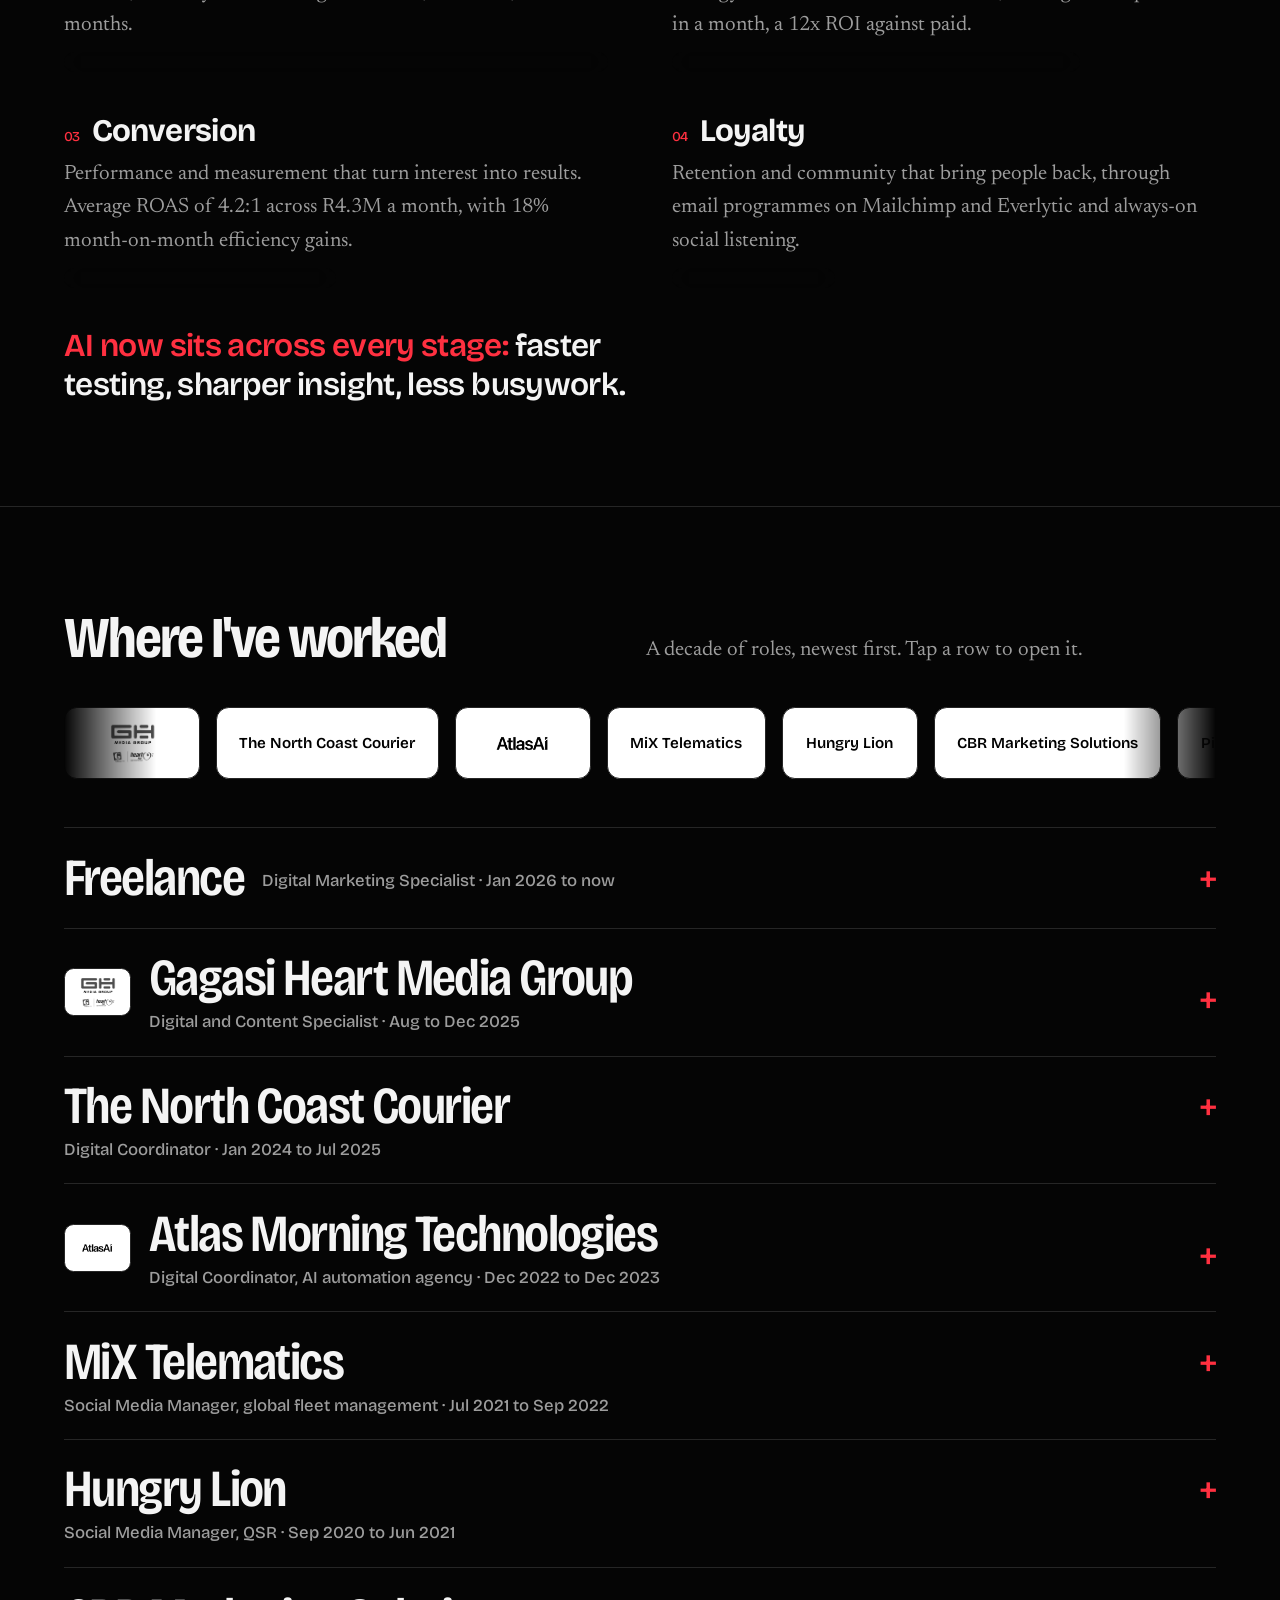
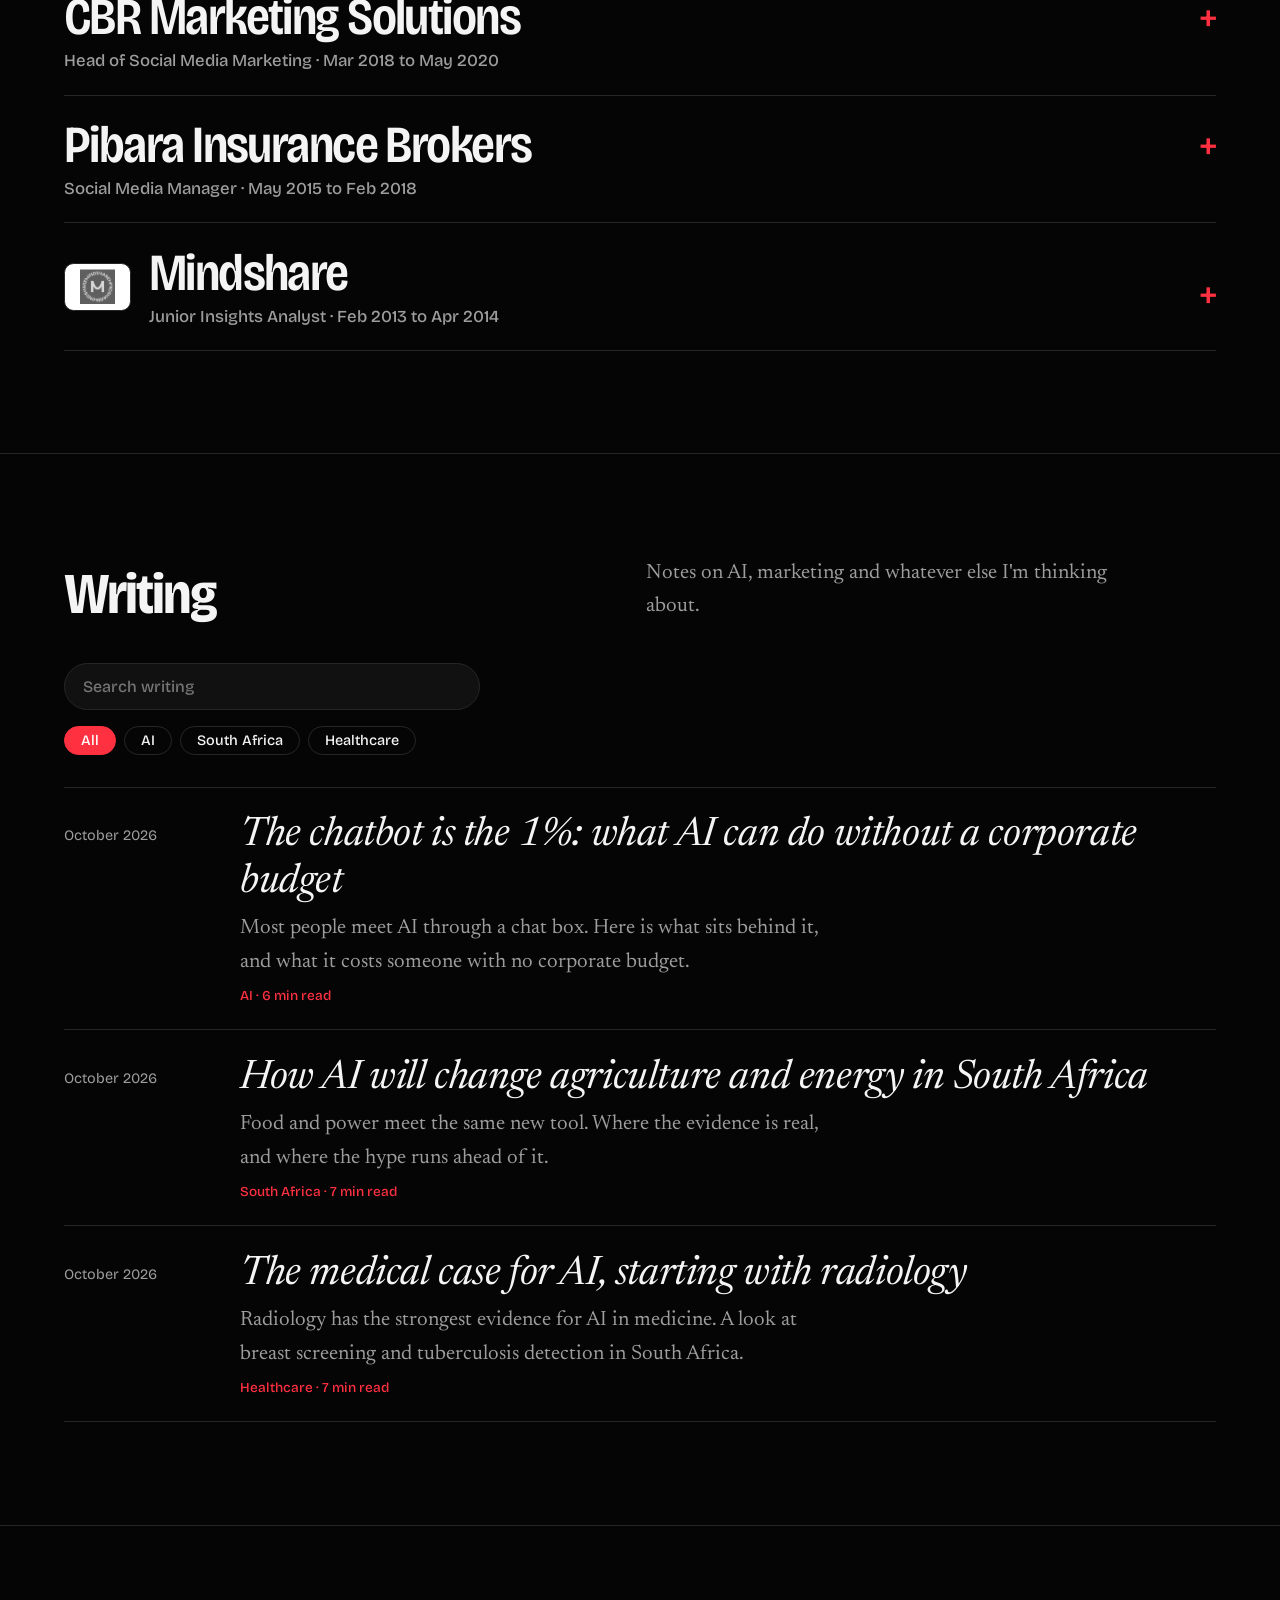
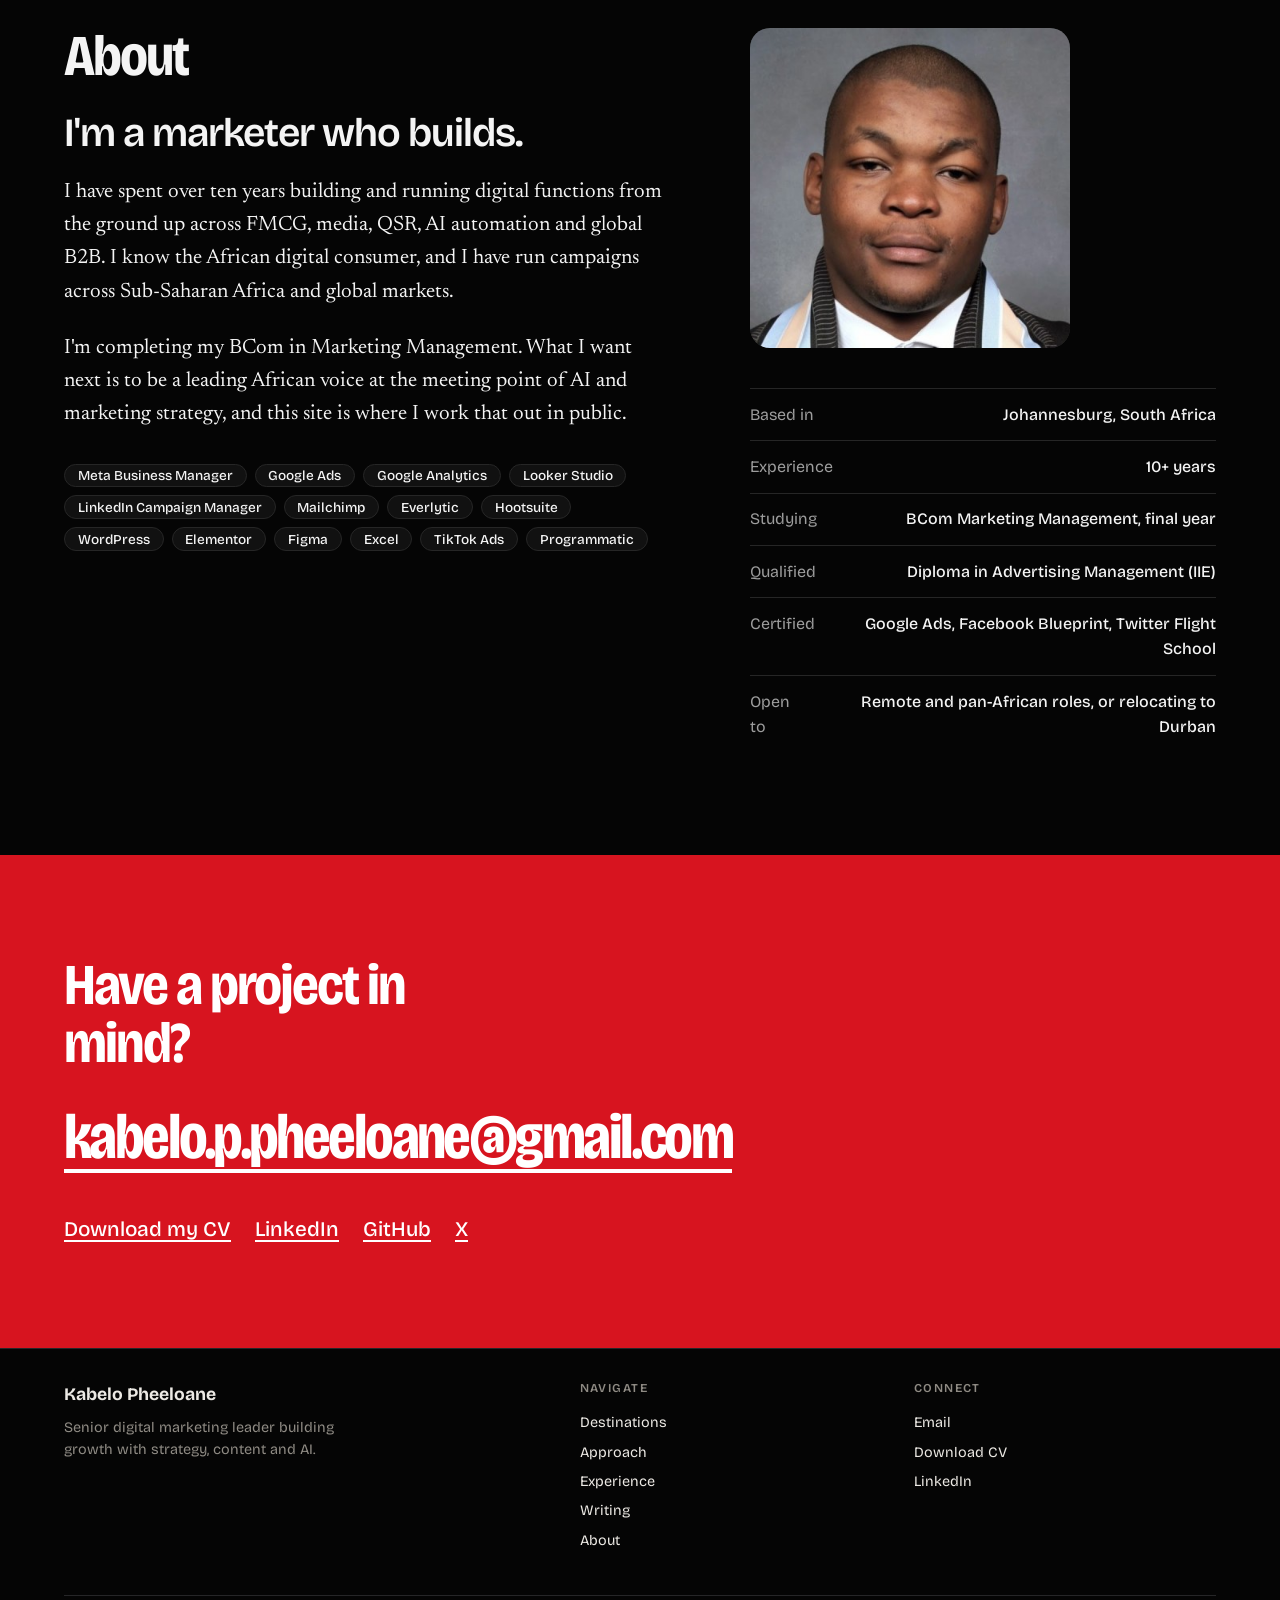
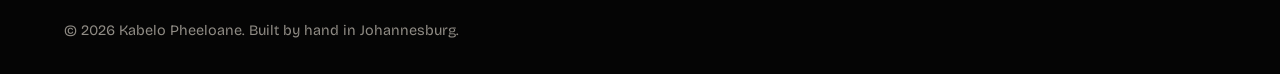
==== commit 8ae6a062: "Add files via upload" ====
--- a/index.html
+++ b/index.html
@@ -5,7 +5,7 @@
   <meta name="viewport" content="width=device-width, initial-scale=1.0">
   <title>Kabelo Pheeloane | Senior digital marketing leader, Johannesburg</title>
   <meta name="description" content="Kabelo Pheeloane is a senior digital marketing leader in Johannesburg with 10+ years building digital functions across FMCG, media, QSR, AI automation and global B2B. Work, writing and thinking on AI and marketing.">
-  <meta name="theme-color" content="#000000">
+  <meta name="theme-color" content="#050505">
   <script>
     // Runs first so the right theme shows with no flash
     try { var t = localStorage.getItem('theme'); } catch (e) {}
@@ -23,11 +23,13 @@
   <div class="nav">
     <div class="bar">
       <a class="brand" href="#top" aria-label="Kabelo Pheeloane, back to top"><img src="kabelo.jpg" alt="" width="32" height="32">Kabelo Pheeloane</a>
-      <nav aria-label="Main">
-        <a href="#funnel">Approach</a>
-        <a href="#work">Work</a>
-        <a href="#writing">Writing</a>
-        <a href="#contact">Contact</a>
+      <nav class="dial" aria-label="Main">
+        <a href="#funnel" data-f="0.7">Approach</a>
+        <a href="#work" data-f="1.4">Experience</a>
+        <a href="#writing" data-f="2.2">Writing</a>
+        <a href="#about" data-f="1">About</a>
+        <a href="#contact" data-f="1.8">Contact</a>
+        <span class="needle" aria-hidden="true"></span>
       </nav>
       <div class="right">
         <button id="kbtn" class="kbtn" type="button" aria-label="Open command menu">Menu <kbd id="kkey">Ctrl K</kbd></button>
@@ -40,18 +42,30 @@
   <div class="wrap">
 
     <header class="hero" id="top">
-      <canvas id="gl" aria-hidden="true"></canvas>
+      <div class="hero-bg" aria-hidden="true"></div>
+      <canvas id="sig" aria-hidden="true"></canvas>
       <div class="kicker-row">
         <p class="kicker">Senior Digital Marketing Leader</p>
         <p class="status"><span class="pulse"></span>Open to remote and pan-African roles</p>
       </div>
+      <p class="hello">// hello, I'm</p>
       <h1 class="name" aria-label="Kabelo Pheeloane"><span class="line" aria-hidden="true">Kabelo</span><span class="line" aria-hidden="true">Pheeloane.</span></h1>
+      <p class="typed"><span class="prompt">&gt;_</span> <span id="typed">Senior Digital Marketing Leader</span><span class="caret"></span></p>
       <div class="hero-grid">
         <p class="lede">I turn <span class="swap" id="swap">attention</span> into growth.</p>
         <div class="hero-side">
           <p>Senior digital marketing leader in Johannesburg. I build and run digital functions across Africa and beyond, from paid media to AI automation, and I am working toward being a leading African voice on AI and marketing.</p>
           <div class="cta"><a class="btn" href="#work">See the work</a><a class="btn ghost" href="Kabelo_Pheeloane_CV.pdf" download>Download CV</a></div>
         </div>
+      </div>
+      <svg class="skyline" viewBox="0 0 1200 200" preserveAspectRatio="xMidYMax slice" role="img" aria-label="Line drawing of the Johannesburg skyline">
+        <path pathLength="1" d="M0 200 H1200 M40 200 V150 H110 V200 M130 200 V120 H165 V105 H200 V200 M260 200 V34 Q295 22 330 34 V200 M260 70 H330 M260 110 H330 M260 150 H330 M285 40 V200 M305 40 V200 M272 24 H318 V32 M350 200 V140 H380 V90 H430 V200 M560 200 L577 150 L579 72 M600 200 L583 150 L581 72 M577 150 H583 M562 72 H598 V54 H562 Z M562 72 L570 80 H590 L598 72 M580 54 V4 M650 200 V70 H720 V200 M660 70 V58 H710 V70 M740 200 V130 H800 V200 M820 200 V100 H845 V80 H890 V200 M910 200 V150 H980 V200 M1000 200 V110 H1030 V90 H1060 V200 M1080 200 V140 H1160 V200"/>
+      </svg>
+      <div class="coords">
+        <div><span>Coordinates</span><b>26.20&deg;S &middot; 28.05&deg;E</b></div>
+        <div><span>Base</span><b>Johannesburg, South Africa</b></div>
+        <div><span>Local time</span><b id="time2">--:--:--</b></div>
+        <a class="scroll" href="#destinations">Scroll to explore <i></i></a>
       </div>
     </header>
   </div>
@@ -63,6 +77,21 @@
     </div>
   </div>
 
+  <section id="destinations">
+    <div class="wrap">
+      <div class="sec-head">
+        <h2>Pick a destination</h2>
+        <p>Four ways into my work. Start wherever you are curious.</p>
+      </div>
+      <ul class="dest">
+        <li data-reveal><a href="#funnel"><i>01</i><div><h3>Approach</h3><p>How I think about a brief, from the first impression to a loyal customer.</p></div><span>Open &rarr;</span></a></li>
+        <li data-reveal><a href="#work"><i>02</i><div><h3>Experience</h3><p>Nine roles across a decade, from insights analyst to head of a team.</p></div><span>Open &rarr;</span></a></li>
+        <li data-reveal><a href="#writing"><i>03</i><div><h3>Writing</h3><p>Notes on AI, marketing and building in public from Johannesburg.</p></div><span>Open &rarr;</span></a></li>
+        <li data-reveal><a href="#about"><i>04</i><div><h3>About</h3><p>The person behind the numbers, plus the tools I work with.</p></div><span>Open &rarr;</span></a></li>
+      </ul>
+    </div>
+  </section>
+
   <section id="funnel">
     <div class="wrap">
       <div class="sec-head">
@@ -70,10 +99,10 @@
         <p>Every brief is a funnel problem. This is where I put the effort.</p>
       </div>
       <div class="stats">
-        <div class="stat" data-reveal><b><span class="num" data-count="10">0</span><i>+</i></b><span>years building digital functions</span></div>
-        <div class="stat" data-reveal style="--d:.1s"><b><i>R</i><span class="num" data-count="4.3" data-dec="1">0</span><i>M</i></b><span>paid media managed a month at CBR</span></div>
-        <div class="stat" data-reveal style="--d:.2s"><b><span class="num" data-count="4.2" data-dec="1">0</span><i>:1</i></b><span>average ROAS on that spend</span></div>
-        <div class="stat" data-reveal style="--d:.3s"><b><span class="num" data-count="182">0</span><i>%</i></b><span>audience growth at The North Coast Courier</span></div>
+        <div class="stat" data-reveal><em class="idx">01</em><b class="fig"><span class="num" data-count="10">0</span><i>+</i></b><p class="cap">years building digital functions</p><div class="viz ticks" aria-hidden="true"><i style="--k:0"></i><i style="--k:1"></i><i style="--k:2"></i><i style="--k:3"></i><i style="--k:4"></i><i style="--k:5"></i><i style="--k:6"></i><i style="--k:7"></i><i style="--k:8"></i><i style="--k:9"></i></div></div>
+        <div class="stat" data-reveal style="--d:.1s"><em class="idx">02</em><b class="fig"><i>R</i><span class="num" data-count="4.3" data-dec="1">0</span><i>M</i></b><p class="cap">paid media managed a month at CBR. One block is R1M.</p><div class="viz blocks" aria-hidden="true"><i style="--k:0;--f:1"></i><i style="--k:1;--f:1"></i><i style="--k:2;--f:1"></i><i style="--k:3;--f:1"></i><i style="--k:4;--f:0.3"></i></div></div>
+        <div class="stat" data-reveal style="--d:.2s"><em class="idx">03</em><b class="fig"><span class="num" data-count="4.2" data-dec="1">0</span><i>:1</i></b><p class="cap">average ROAS. Every R1 of spend returned R4.20.</p><div class="viz bars" aria-hidden="true"><i style="--w:23.8%"><em>Spend 1</em></i><i class="hot" style="--w:100%;--d:.15s"><em>Return 4.2</em></i></div></div>
+        <div class="stat" data-reveal style="--d:.3s"><em class="idx">04</em><b class="fig"><span class="num" data-count="182">0</span><i>%</i></b><p class="cap">audience growth at The North Coast Courier in 18 months.</p><div class="viz bars" aria-hidden="true"><i style="--w:35.6%"><em>Before 8,400</em></i><i class="hot" style="--w:100%;--d:.15s"><em>After 23,600</em></i></div></div>
       </div>
       <div class="funnel">
         <div class="stage" data-reveal style="--w:100%"><h3><small>01</small>Awareness</h3><p>Content and social that earn attention. At The North Coast Courier, monthly active users grew from 8,400 to 23,600 in 18 months.</p><div class="bar"></div></div>
@@ -145,14 +174,21 @@
 
   <section id="contact" class="contact">
     <div class="wrap">
-      <h2>Let's talk.</h2>
+      <h2>Have a project in mind?</h2>
       <!-- EDIT: add your LinkedIn, GitHub and X links below -->
       <a class="mail" href="mailto:kabelo.p.pheeloane@gmail.com">kabelo.p.pheeloane@gmail.com</a>
       <div class="links"><a href="Kabelo_Pheeloane_CV.pdf" download>Download my CV</a><a href="#">LinkedIn</a><a href="#">GitHub</a><a href="#">X</a></div>
     </div>
   </section>
 
-  <footer><div class="wrap">&copy; <span id="year">2026</span> Kabelo Pheeloane. Built by hand in Johannesburg.</div></footer>
+  <footer>
+    <div class="wrap foot">
+      <div><b>Kabelo Pheeloane</b><p>Senior digital marketing leader building growth with strategy, content and AI.</p></div>
+      <div><h4>Navigate</h4><a href="#destinations">Destinations</a><a href="#funnel">Approach</a><a href="#work">Experience</a><a href="#writing">Writing</a><a href="#about">About</a></div>
+      <div><h4>Connect</h4><a href="mailto:kabelo.p.pheeloane@gmail.com">Email</a><a href="Kabelo_Pheeloane_CV.pdf" download>Download CV</a><a href="#">LinkedIn</a></div>
+      <p class="legal">&copy; <span id="year">2026</span> Kabelo Pheeloane. Built by hand in Johannesburg.</p>
+    </div>
+  </footer>
 
   <dialog id="cmd" aria-label="Command menu"><input id="cmdq" type="text" placeholder="Jump to..." autocomplete="off" aria-label="Search commands"><ul id="cmdl" role="listbox"></ul></dialog>
 
--- a/style.css
+++ b/style.css
@@ -1,11 +1,12 @@
 /* Fonts are loaded in index.html */
 :root {
   --chalk: #ffffff;
-  --paper: #f4f4f4;
-  --ink: #000000;
-  --muted: #6b6b6b;
-  --line: #dcdcdc;
-  --cobalt: #000000;
+  --paper: #f5f5f5;
+  --ink: #0a0a0a;
+  --muted: #666666;
+  --line: #e0e0e0;
+  --cobalt: #d7141f;
+  --veil: 255,255,255;
   --gutter: clamp(1.25rem, 5vw, 4rem);
   --sans: "Bricolage Grotesque", system-ui, sans-serif;
   --serif: "Newsreader", Georgia, serif;
@@ -21,7 +22,7 @@
   line-height: 1.6;
   -webkit-font-smoothing: antialiased;
 }
-::selection { background: var(--ink); color: var(--chalk); }
+::selection { background: var(--cobalt); color: #fff; }
 a { color: inherit; }
 :focus-visible { outline: 3px solid var(--cobalt); outline-offset: 4px; border-radius: 2px; }
 
@@ -164,7 +165,7 @@
 
 /* ===== v2 additions ===== */
 [data-theme="dark"] {
-  --chalk: #000000; --paper: #0e0e0e; --ink: #ffffff; --muted: #9b9b9b; --line: #2a2a2a; --cobalt: #ffffff;
+  --chalk: #050505; --paper: #111111; --ink: #f4f4f4; --muted: #9d9d9d; --line: #262626; --cobalt: #ff3040; --veil: 0,0,0;
 }
 [data-theme="dark"] .contact, [data-theme="dark"] footer { background: #000; }
 .contact h2 { color: #eceff3; }
@@ -201,7 +202,6 @@
 .stats { display: flex; flex-wrap: wrap; gap: 2rem 4rem; margin-bottom: 3rem; }
 .stat b { display: block; font: 800 clamp(3.5rem, 2rem + 7vw, 8rem)/.9 var(--sans); font-stretch: 75%; letter-spacing: -.05em; }
 .stat b i { font-style: normal; color: var(--cobalt); }
-.stat span { font: 500 .95rem var(--sans); color: var(--muted); }
 .funnel { display: grid; gap: 2rem; }
 .stage { display: grid; gap: .6rem; }
 .stage h3 { font: 700 clamp(1.3rem, 1rem + 1.2vw, 2rem) var(--sans); letter-spacing: -.02em; display: flex; gap: .75rem; align-items: baseline; }
@@ -368,3 +368,144 @@
 .work summary:hover .role-logo { filter: none; }
 @media (max-width: 640px) { .role-logo { width: 3.2rem; height: 2.4rem; } .work summary > span { gap: .8rem; } }
 @media (prefers-reduced-motion: reduce) { .logo-track { animation: none; flex-wrap: wrap; width: auto; row-gap: 1rem; } .dup { display: none; } }
+
+/* ===== Mission-control style structure ===== */
+section { scroll-margin-top: 5rem; }
+.hello, .typed, .coords span { font-family: ui-monospace, "SF Mono", Menlo, Consolas, monospace; }
+.hello { color: var(--muted); font-size: clamp(.85rem, .8rem + .3vw, 1.05rem); margin-bottom: .75rem; }
+.typed { margin-top: 1.5rem; font-size: clamp(1rem, .9rem + .6vw, 1.4rem); }
+.typed .prompt { color: var(--muted); margin-right: .5rem; }
+.caret { display: inline-block; width: .6ch; height: 1.1em; margin-left: 2px; vertical-align: text-bottom; background: var(--ink); animation: blink 1s steps(1) infinite; }
+@keyframes blink { 50% { opacity: 0; } }
+
+.coords { display: grid; grid-template-columns: repeat(auto-fit, minmax(11rem, 1fr)); gap: 1.5rem; margin-top: clamp(2.5rem, 6vw, 4.5rem); padding-top: 1.5rem; border-top: 1px solid var(--line); align-items: end; }
+.coords span { display: block; font-size: .72rem; letter-spacing: .12em; text-transform: uppercase; color: var(--muted); margin-bottom: .35rem; }
+.coords b { font: 600 1rem var(--sans); font-variant-numeric: tabular-nums; }
+.scroll { justify-self: start; font: 500 .85rem var(--sans); text-decoration: none; display: inline-flex; align-items: center; gap: .75rem; color: var(--muted); }
+.scroll i { width: 1px; height: 2.2rem; background: var(--line); position: relative; overflow: hidden; }
+.scroll i::after { content: ""; position: absolute; inset: 0; background: var(--ink); animation: drip 2s ease-in-out infinite; }
+@keyframes drip { 0% { transform: translateY(-100%); } 60%, 100% { transform: translateY(100%); } }
+@media (min-width: 800px) { .scroll { justify-self: end; } }
+
+.stats { display: grid; grid-template-columns: repeat(auto-fit, minmax(13rem, 1fr)); gap: 1px; background: var(--line); border: 1px solid var(--line); border-radius: 1rem; overflow: hidden; }
+.stat { background: var(--chalk); padding: 1.5rem; }
+.stat .idx { display: block; font: 500 .8rem ui-monospace, Menlo, monospace; font-style: normal; color: var(--muted); margin-bottom: 1.25rem; }
+
+.dest { list-style: none; }
+.dest li { border-top: 1px solid var(--line); }
+.dest li:last-child { border-bottom: 1px solid var(--line); }
+.dest a { display: grid; grid-template-columns: 3.2rem 1fr auto; gap: 1rem; align-items: center; padding: 1.7rem 0; text-decoration: none; transition: padding .3s; }
+.dest i { font: 500 .85rem ui-monospace, Menlo, monospace; font-style: normal; color: var(--muted); }
+.dest h3 { font: 700 clamp(1.6rem, 1rem + 2.6vw, 3rem) var(--sans); font-stretch: 85%; letter-spacing: -.03em; line-height: 1.05; }
+.dest p { color: var(--muted); max-width: 46ch; margin-top: .35rem; font-size: 1rem; }
+.dest span { font: 600 .95rem var(--sans); white-space: nowrap; opacity: .5; transition: opacity .3s, transform .3s; }
+.dest a:hover { padding-left: .75rem; }
+.dest a:hover span { opacity: 1; transform: translateX(4px); }
+@media (max-width: 560px) { .dest a { grid-template-columns: 2.2rem 1fr; } .dest span { display: none; } }
+
+footer .foot { display: grid; gap: 2rem; grid-template-columns: 1fr; }
+footer b { color: #ece9e4; font-size: 1.1rem; }
+footer p { margin-top: .5rem; max-width: 34ch; line-height: 1.5; }
+footer h4 { font: 600 .75rem var(--sans); letter-spacing: .12em; text-transform: uppercase; color: #8f8b84; margin-bottom: .8rem; }
+footer a { display: block; color: #ece9e4; text-decoration: none; padding-block: .2rem; }
+footer a:hover { color: #b8b8b8; }
+footer .legal { grid-column: 1 / -1; border-top: 1px solid #262628; padding-top: 1.5rem; max-width: none; }
+@media (min-width: 800px) { footer .foot { grid-template-columns: 1.6fr 1fr 1fr; } }
+@media (prefers-reduced-motion: reduce) { .caret, .scroll i::after { animation: none; } }
+
+/* ===== Signal through noise + Johannesburg skyline ===== */
+#sig { position: absolute; z-index: -1; top: -6rem; left: calc(50% - 50vw); width: 100vw; height: calc(100% + 6rem); display: block; }
+.hero::before, .hero::after { display: none !important; }
+
+.skyline { position: relative; z-index: 1; display: block; width: 100vw; margin: clamp(1.5rem, 4vw, 3rem) 0 0 calc(50% - 50vw); height: clamp(7rem, 20vw, 15rem); overflow: visible; }
+.skyline path { fill: transparent; stroke: var(--ink); stroke-width: 1.6; stroke-linejoin: round; stroke-dasharray: 1; stroke-dashoffset: 1; animation: draw 3.2s .3s cubic-bezier(.5,0,.2,1) forwards, fillin .8s 3s forwards; }
+@keyframes draw { to { stroke-dashoffset: 0; } }
+@keyframes fillin { to { fill: var(--chalk); } }
+
+.dial { position: relative; display: flex; gap: clamp(1rem, 2vw, 1.8rem); padding-bottom: .65rem; }
+.dial a { color: var(--muted); transition: color .25s; }
+.dial a:hover, .dial a.on { color: var(--ink); }
+.dial::after { content: ""; position: absolute; left: 0; right: 0; bottom: 0; height: 6px; opacity: .55; pointer-events: none;
+  background: repeating-linear-gradient(90deg, var(--muted) 0 1px, transparent 1px 7px); }
+.needle { position: absolute; bottom: -3px; left: 0; width: 2px; height: 14px; background: var(--ink); border-radius: 2px;
+  transform: translateX(var(--nx, 0)); transition: transform .6s cubic-bezier(.3,1.5,.5,1); }
+
+@media (prefers-reduced-motion: reduce) {
+  .skyline path { animation: none; stroke-dashoffset: 0; fill: var(--chalk); }
+  .needle { transition: none; }
+}
+
+/* ===== Article pages ===== */
+.post-bar { display: flex; justify-content: space-between; align-items: center; max-width: 46rem; margin: 0 auto; padding: 1.5rem var(--gutter); font: 500 .95rem var(--sans); }
+.post-bar a { text-decoration: none; color: var(--muted); transition: color .2s; }
+.post-bar a:hover { color: var(--ink); }
+.post-bar button { font: 500 .85rem var(--sans); color: var(--ink); background: transparent; cursor: pointer; border: 1px solid var(--line); border-radius: 99px; padding: .3rem .9rem; }
+.article { max-width: 46rem; margin: 0 auto; padding: 2rem var(--gutter) 6rem; }
+.article h1 { font: 700 clamp(2.2rem, 1.2rem + 4vw, 3.8rem)/1.06 "Playfair Display", Georgia, serif; letter-spacing: -.02em; margin: .75rem 0 1.25rem; }
+.post-meta { font: 500 .8rem var(--sans); letter-spacing: .08em; text-transform: uppercase; color: var(--muted); }
+.standfirst { font-size: clamp(1.15rem, 1.05rem + .5vw, 1.4rem); line-height: 1.45; color: var(--muted); margin-bottom: 2.5rem; border-left: 2px solid var(--ink); padding-left: 1.25rem; }
+.article h2 { font: 700 clamp(1.5rem, 1.2rem + 1.4vw, 2rem)/1.15 var(--sans); letter-spacing: -.02em; margin: 2.75rem 0 .9rem; }
+.article p { margin-bottom: 1.15em; }
+.article ul, .article ol { margin: 0 0 1.3em 1.25em; }
+.article li { margin-bottom: .6em; }
+.article a { text-underline-offset: 3px; }
+.article cite { font-style: normal; }
+.callout { background: var(--paper); border: 1px solid var(--line); border-radius: .8rem; padding: 1.25rem 1.5rem; margin: 2rem 0; font: 600 1.1rem/1.45 var(--sans); }
+.post-end { margin-top: 3rem; padding-top: 1.5rem; border-top: 1px solid var(--line); font-size: 1rem; color: var(--muted); }
+.sources { margin-top: 2rem; font: 400 .9rem/1.55 var(--sans); color: var(--muted); }
+.sources h2 { font-size: 1rem; margin: 0 0 .75rem; }
+.sources ol { margin-left: 1.1rem; }
+.sources a { color: var(--muted); word-break: break-word; }
+
+
+/* ===== Black with red accents ===== */
+.hero-side .btn { background: var(--cobalt); border-color: var(--cobalt); color: #fff; }
+.hero-side .btn:hover { background: transparent; color: var(--cobalt); border-color: var(--cobalt); }
+.hero-side .btn.ghost { background: transparent; color: var(--ink); border-color: var(--line); }
+.hero-side .btn.ghost:hover { background: transparent; color: var(--cobalt); border-color: var(--cobalt); }
+.work summary:hover, .posts a:hover h3, .dest a:hover h3, .bar nav a:hover, .dial a:hover, .dial a.on { color: var(--cobalt); }
+.needle, .caret { background: var(--cobalt); }
+.scroll i::after { background: var(--cobalt); }
+.dest span { color: var(--cobalt); }
+.portrait::before { border-color: var(--cobalt); }
+.chip:hover { border-color: var(--cobalt); }
+.chip[aria-pressed="true"] { background: var(--cobalt); border-color: var(--cobalt); color: #fff; }
+#cmd li[aria-selected="true"], #cmd li:hover { background: var(--cobalt); color: #fff; }
+#theme:hover, .kbtn:hover { border-color: var(--cobalt); color: var(--cobalt); }
+.skyline path { stroke: var(--cobalt); }
+.contact, [data-theme="dark"] .contact { background: #d7141f; color: #fff; }
+.contact h2, .contact .mail, .contact .links a { color: #fff; }
+.contact .mail { border-bottom-color: #fff; }
+.contact .mail:hover, .contact .links a:hover { color: #000; }
+.contact :focus-visible { outline-color: #fff; }
+footer, [data-theme="dark"] footer { background: #050505; color: #8f8b84; }
+
+/* Hero background image slot: drop hero-bg.jpg next to index.html */
+.hero-bg { position: absolute; z-index: -2; top: -6rem; left: calc(50% - 50vw); width: 100vw; height: calc(100% + 6rem); overflow: hidden; pointer-events: none; }
+.hero-bg::before { content: ""; position: absolute; inset: 0; background: url("hero-bg.jpg") center 30% / cover no-repeat; filter: grayscale(1) contrast(1.05); }
+.hero-bg::after { content: ""; position: absolute; inset: 0;
+  background: radial-gradient(55% 60% at 78% 25%, rgba(255,48,64,.25), transparent 70%),
+              linear-gradient(180deg, rgba(var(--veil), .55), rgba(var(--veil), .84) 65%, var(--chalk)); }
+
+/* ===== Results: numbers with a small chart each ===== */
+.stats { display: grid; grid-template-columns: repeat(auto-fit, minmax(15rem, 1fr)); gap: 1px; background: var(--line); border: 1px solid var(--line); border-radius: 1rem; overflow: hidden; }
+.stat { background: var(--chalk); padding: 1.5rem; display: flex; flex-direction: column; }
+.stat .fig { display: block; font: 800 clamp(3rem, 1.8rem + 4.5vw, 5.5rem)/.95 var(--sans); font-stretch: 75%; letter-spacing: -.04em; font-variant-numeric: tabular-nums; }
+.fig .num { font: inherit; color: inherit; }
+.fig i { font-style: normal; color: var(--cobalt); }
+.stat .cap { font: 500 .95rem/1.35 var(--sans); color: var(--muted); margin: .6rem 0 0; }
+.viz { margin-top: auto; padding-top: 1.5rem; }
+.ticks { display: flex; align-items: flex-end; gap: 4px; height: 3.9rem; }
+.ticks i { flex: 1; background: var(--cobalt); height: calc(35% + var(--k) * 6.5%); transform: scaleY(0); transform-origin: bottom; transition: transform .5s cubic-bezier(.2,.8,.2,1) calc(var(--k) * 70ms); }
+.in .ticks i { transform: none; }
+.blocks { display: flex; gap: 4px; height: 1.6rem; margin-top: auto; }
+.blocks i { flex: 1; border: 1px solid var(--line); position: relative; overflow: hidden; }
+.blocks i::after { content: ""; position: absolute; inset: 0; background: var(--cobalt); transform: scaleX(0); transform-origin: left; transition: transform .8s cubic-bezier(.2,.8,.2,1) calc(var(--k) * 150ms); }
+.in .blocks i::after { transform: scaleX(var(--f)); }
+.bars { display: grid; gap: .5rem; }
+.bars i { display: block; height: 1.6rem; width: 0; background: var(--line); border-radius: 3px; position: relative; transition: width 1.2s cubic-bezier(.2,.8,.2,1) var(--d, 0s); }
+.bars i.hot { background: var(--cobalt); }
+.bars em { position: absolute; left: .5rem; top: 50%; transform: translateY(-50%); font: 600 .72rem var(--sans); font-style: normal; white-space: nowrap; color: var(--ink); }
+.bars i.hot em { color: #fff; }
+.in .bars i { width: var(--w); }
+@media (prefers-reduced-motion: reduce) { .ticks i { transform: none; } .blocks i::after { transform: scaleX(var(--f)); } .bars i { width: var(--w); } }
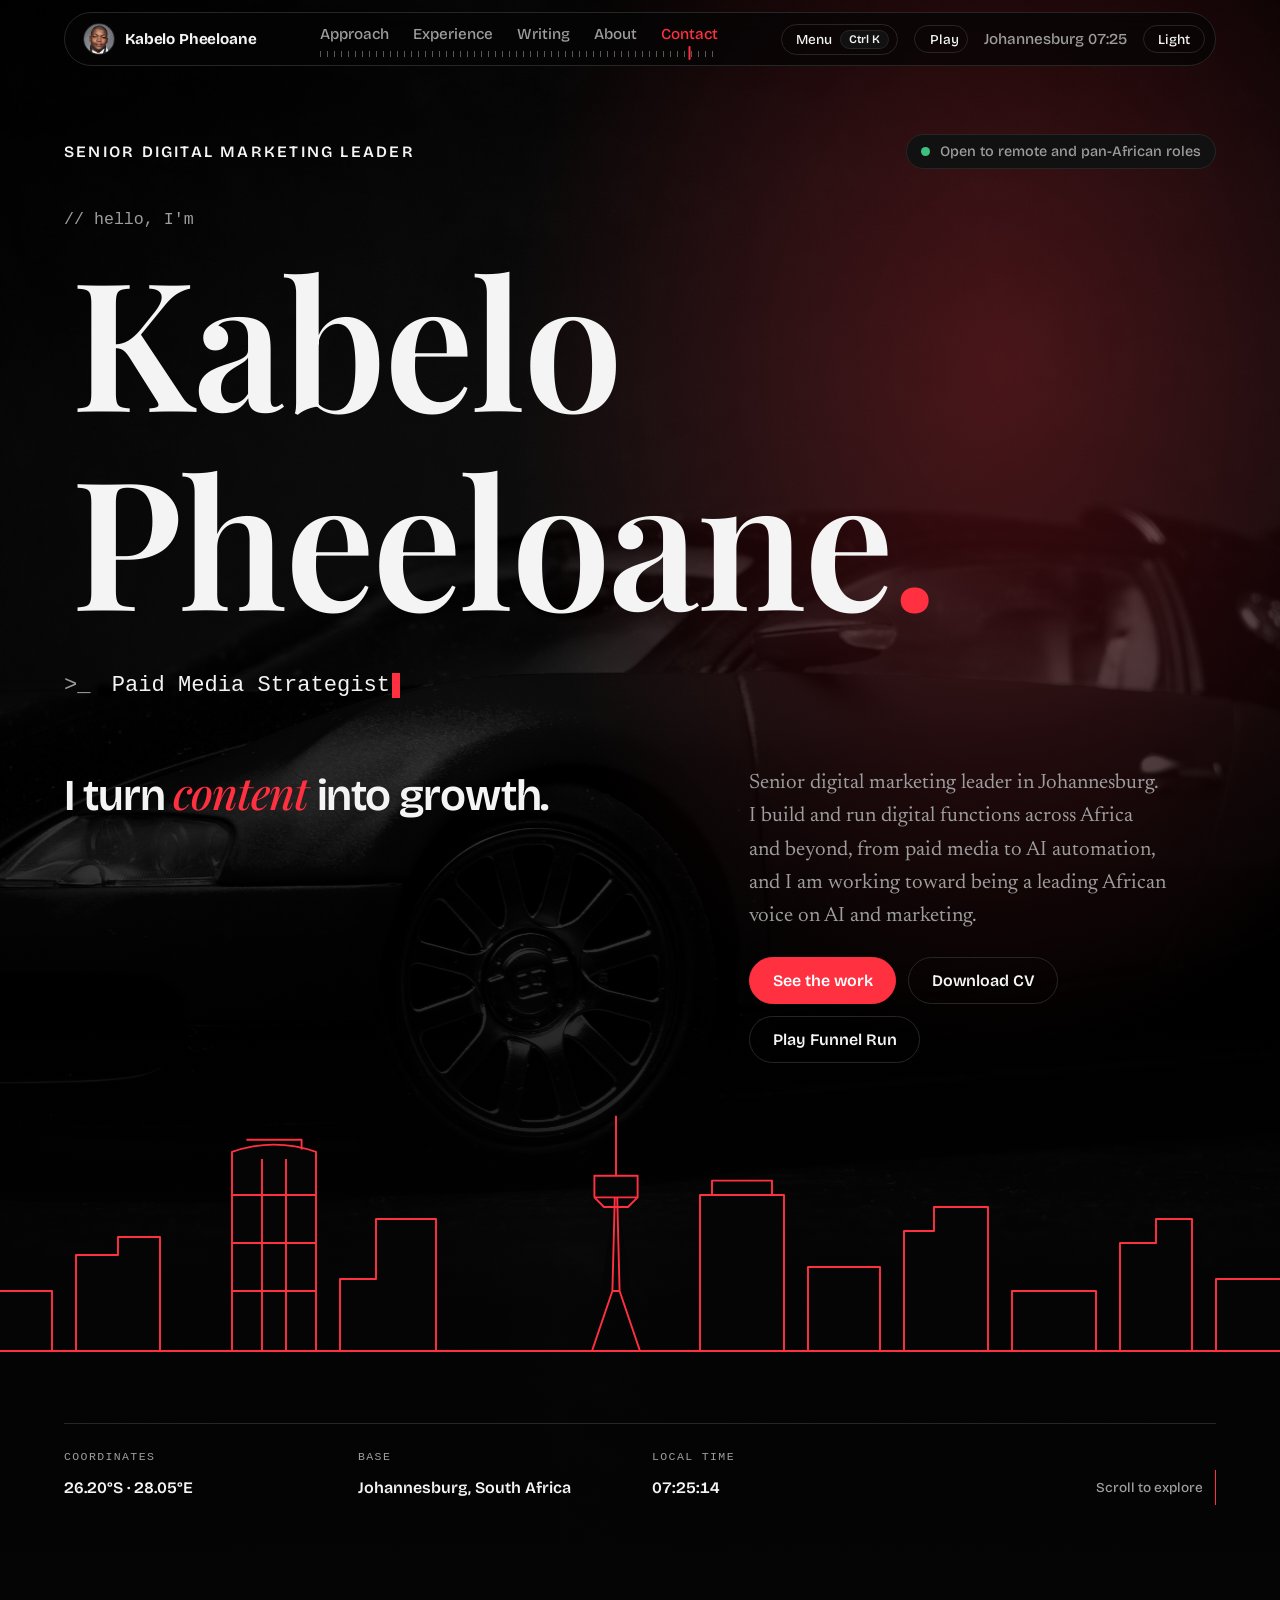
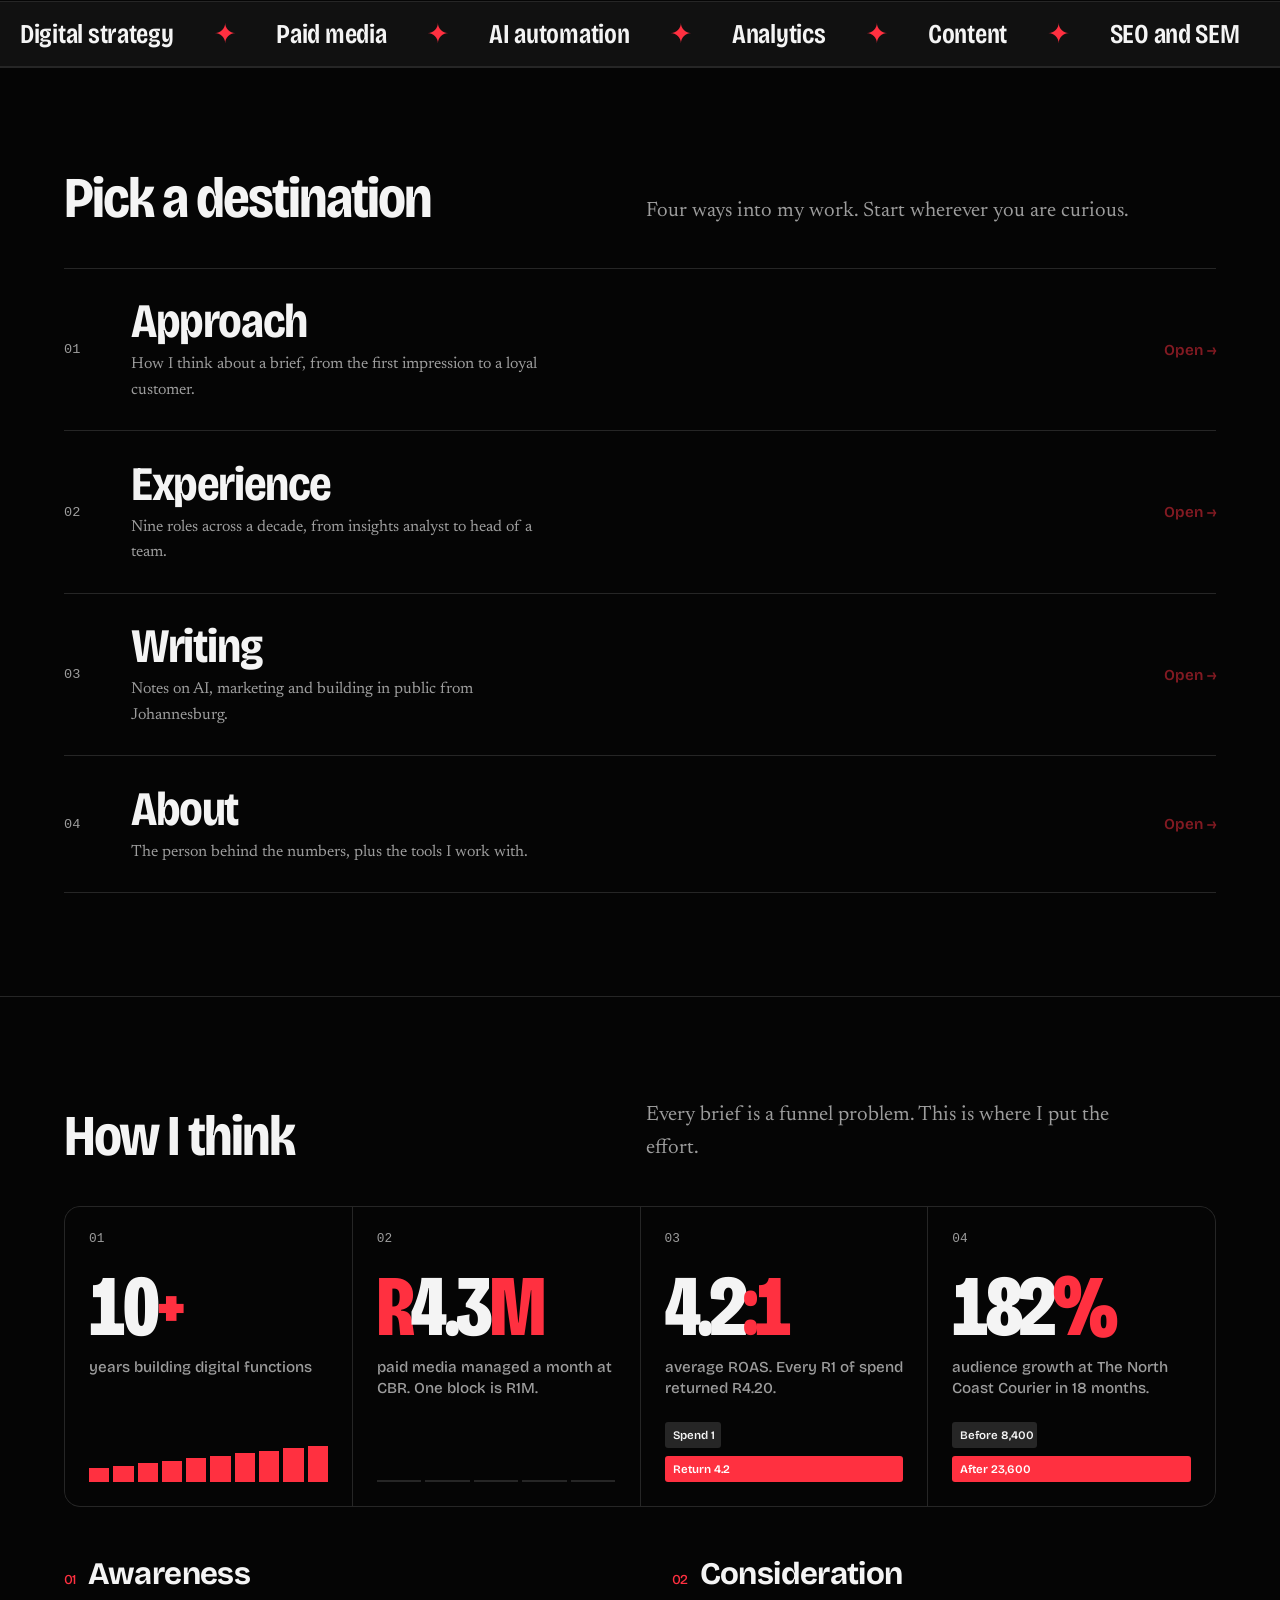
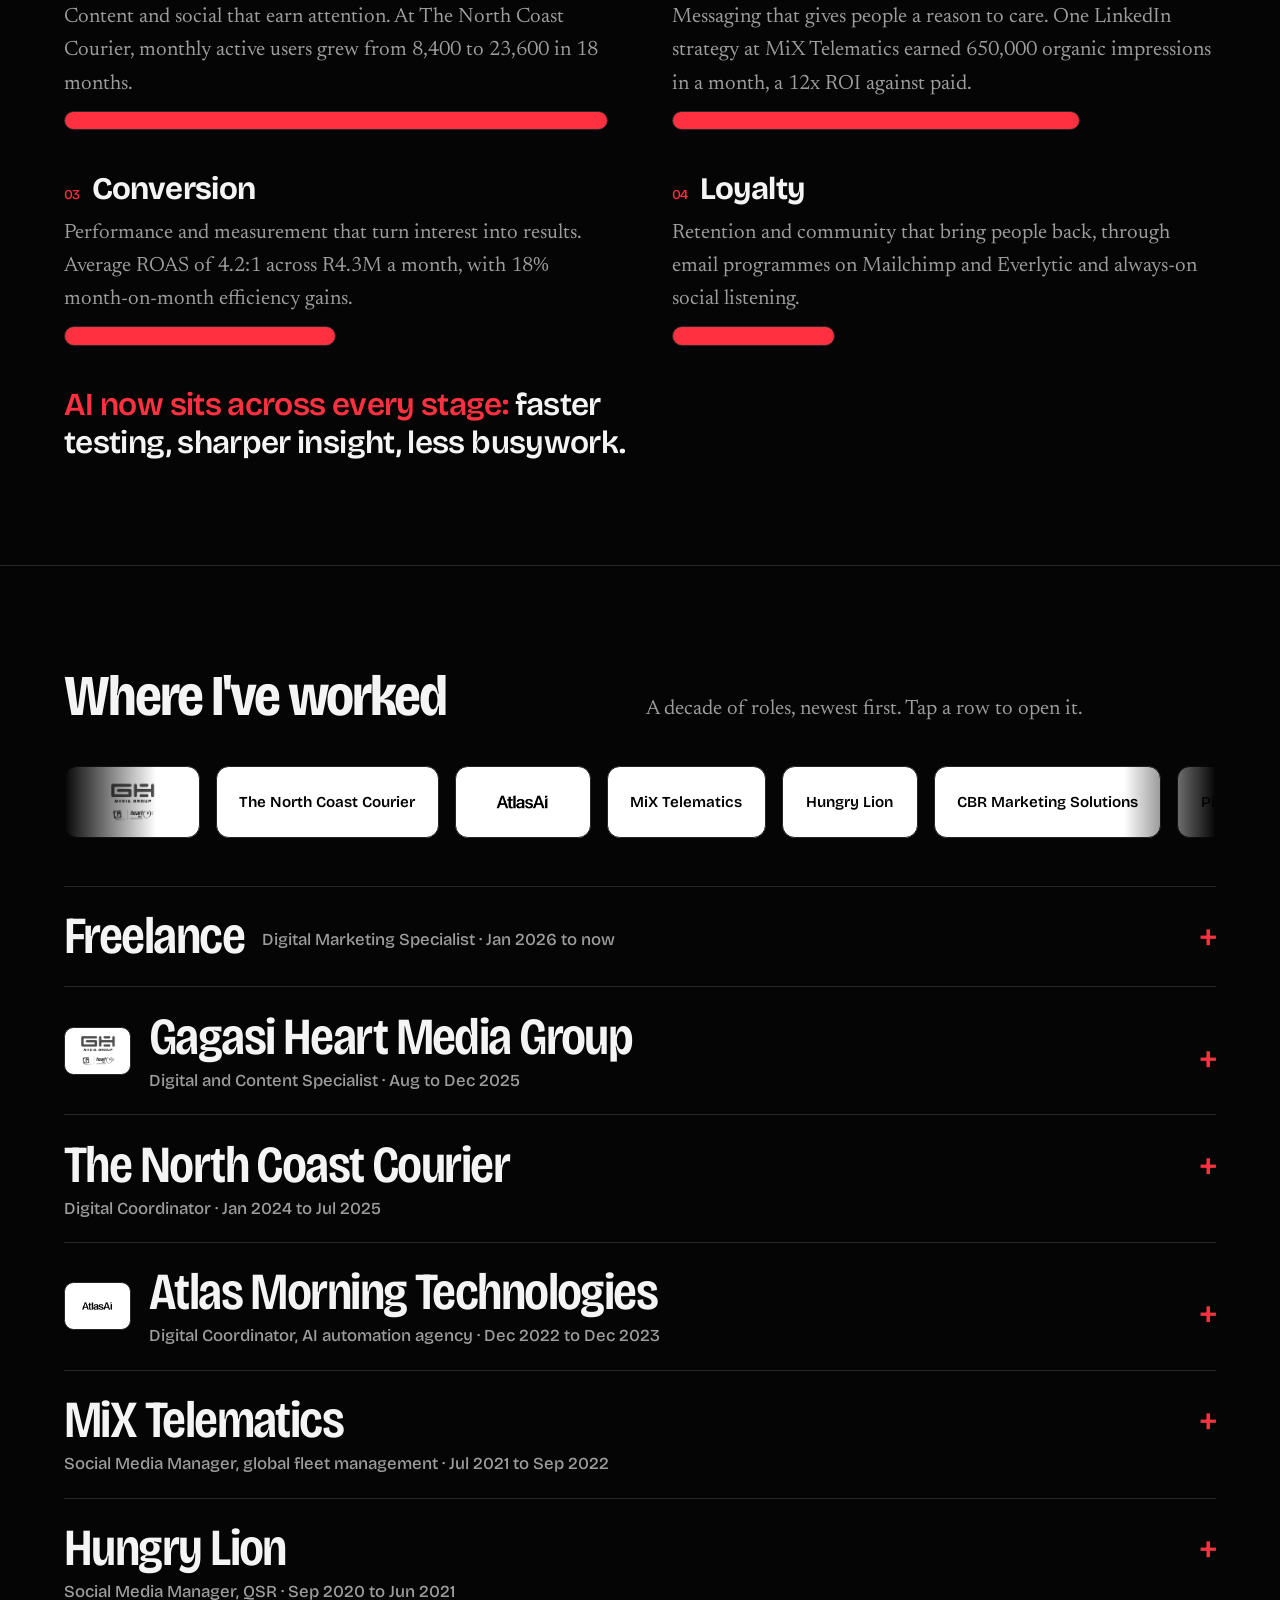
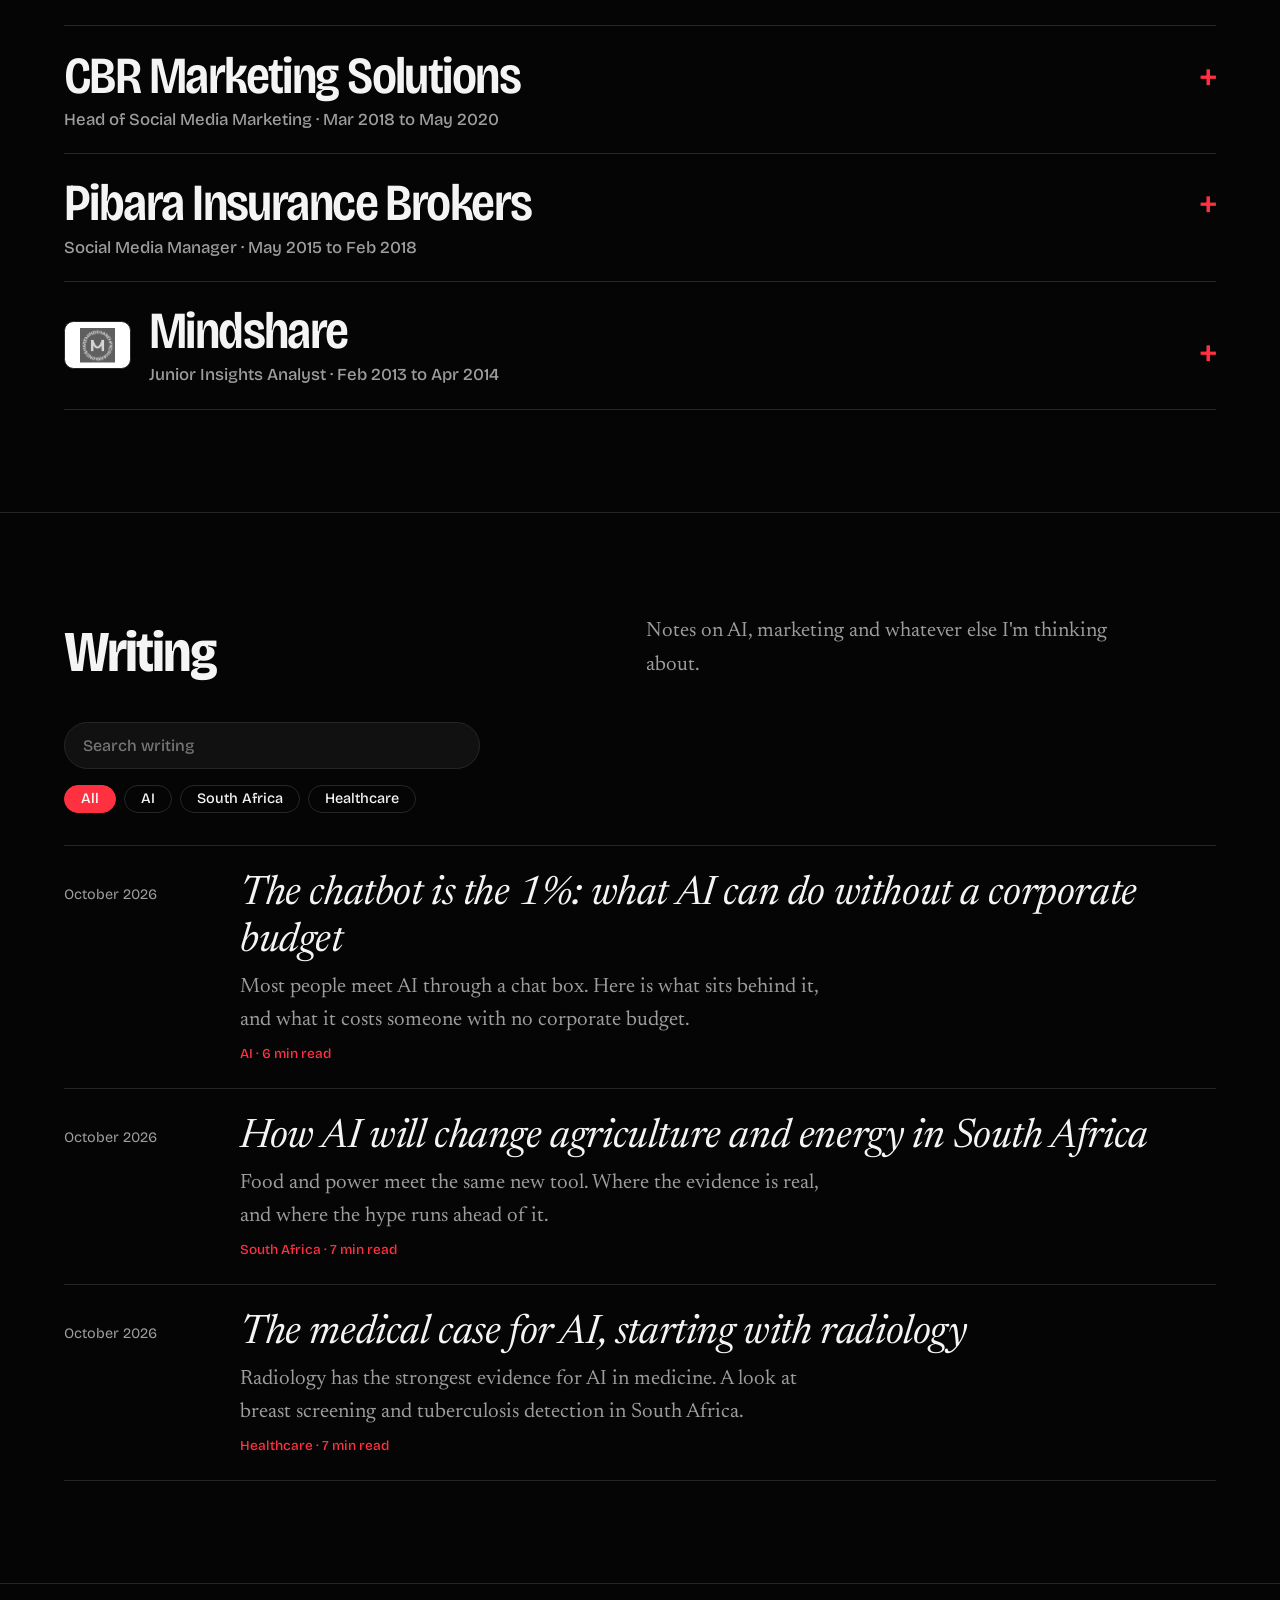
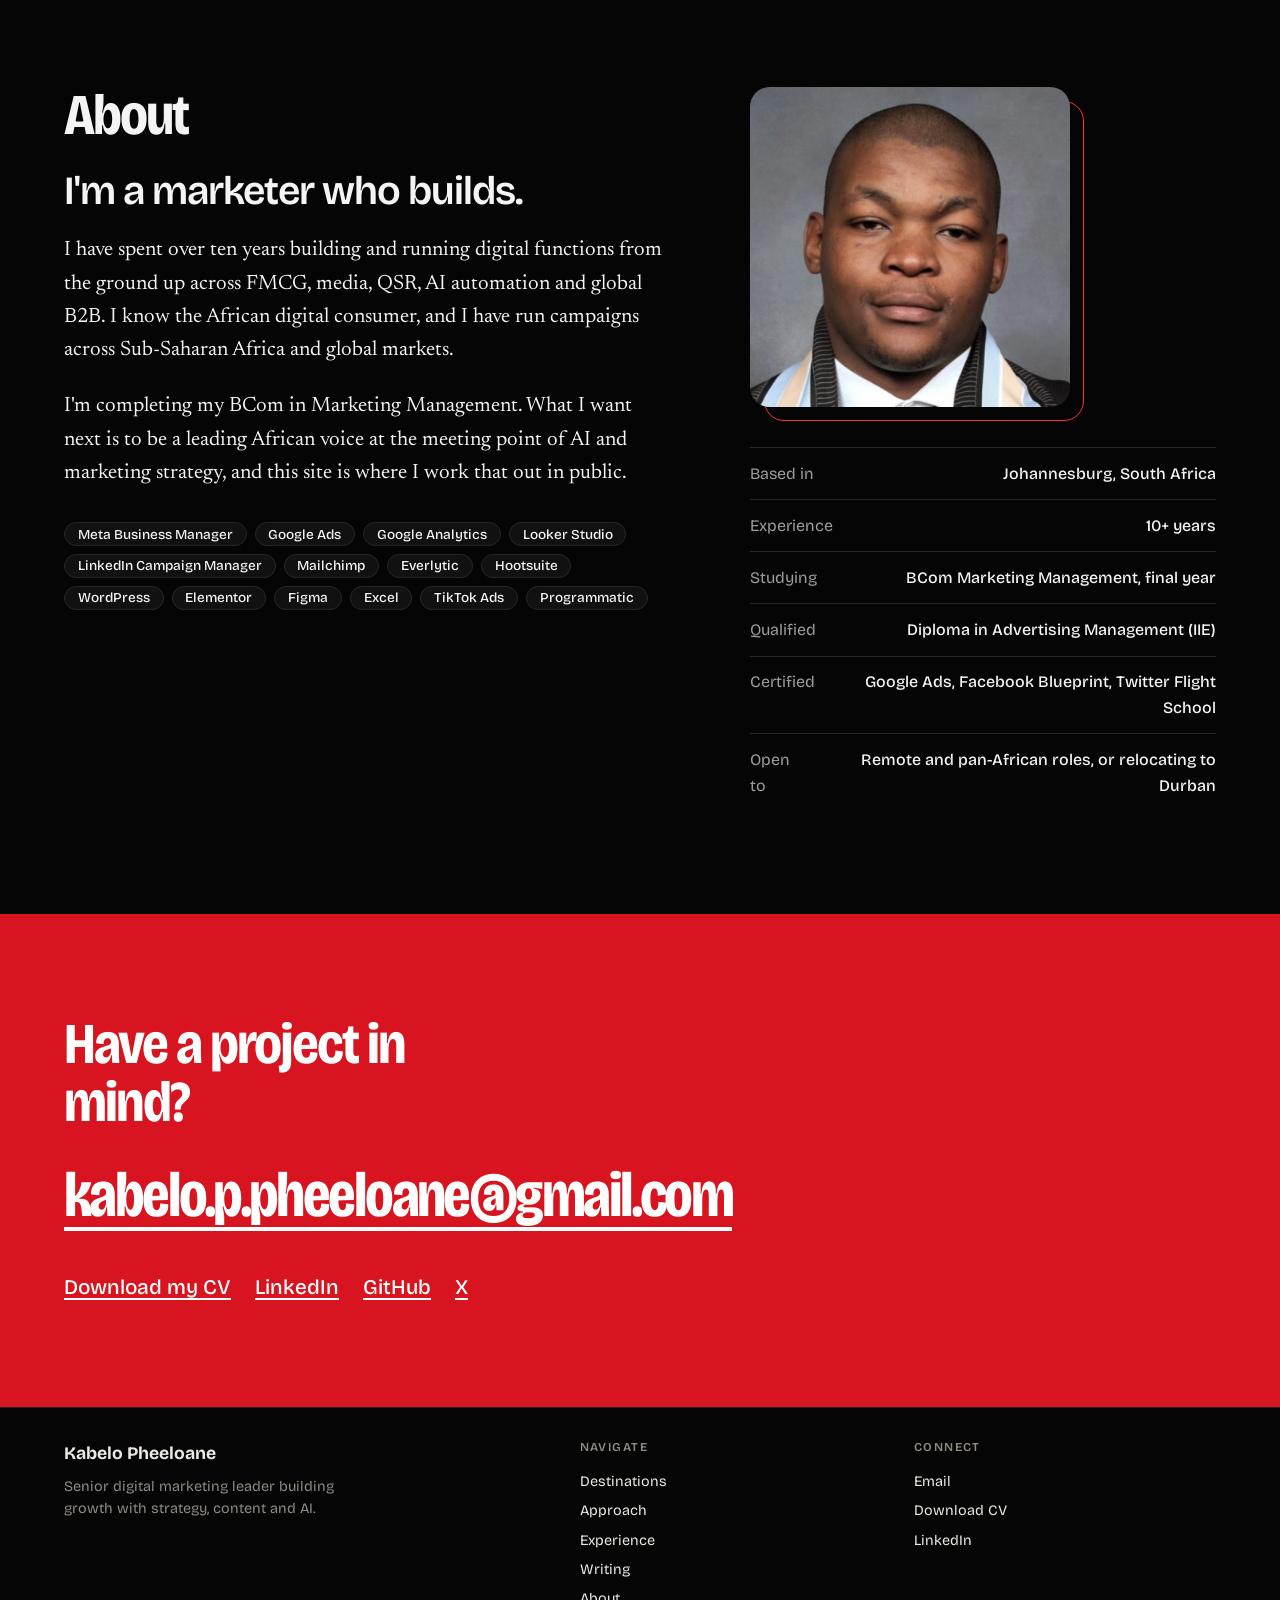
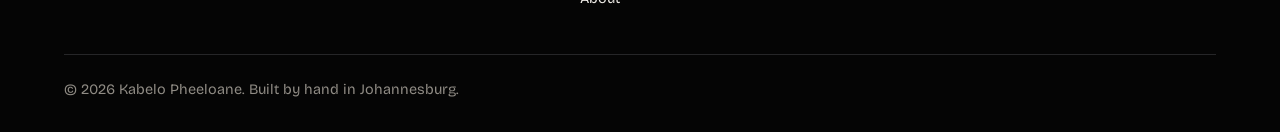
==== commit 770ae416: "Add files via upload" ====
--- a/index.html
+++ b/index.html
@@ -33,6 +33,7 @@
       </nav>
       <div class="right">
         <button id="kbtn" class="kbtn" type="button" aria-label="Open command menu">Menu <kbd id="kkey">Ctrl K</kbd></button>
+        <button id="playbtn" class="kbtn" type="button">Play</button>
         <span class="clock">Johannesburg <span id="time">--:--</span></span>
         <button id="theme" type="button">Dark</button>
       </div>
@@ -55,7 +56,7 @@
         <p class="lede">I turn <span class="swap" id="swap">attention</span> into growth.</p>
         <div class="hero-side">
           <p>Senior digital marketing leader in Johannesburg. I build and run digital functions across Africa and beyond, from paid media to AI automation, and I am working toward being a leading African voice on AI and marketing.</p>
-          <div class="cta"><a class="btn" href="#work">See the work</a><a class="btn ghost" href="Kabelo_Pheeloane_CV.pdf" download>Download CV</a></div>
+          <div class="cta"><a class="btn" href="#work">See the work</a><a class="btn ghost" href="Kabelo_Pheeloane_CV.pdf" download>Download CV</a><button class="btn ghost" id="playhero" type="button">Play Funnel Run</button></div>
         </div>
       </div>
       <svg class="skyline" viewBox="0 0 1200 200" preserveAspectRatio="xMidYMax slice" role="img" aria-label="Line drawing of the Johannesburg skyline">
@@ -190,9 +191,25 @@
     </div>
   </footer>
 
+  <div id="game" role="dialog" aria-modal="true" aria-label="Funnel Run, a marketing game" hidden>
+    <div class="gwrap">
+      <div class="ghud">
+        <div class="gtitle"><b>Funnel Run</b><span id="glevel">Level 1</span></div>
+        <div class="gstats"><span>Score <b id="gscore">0</b></span><span>Best <b id="gbest">0</b></span><span id="glives" aria-label="Lives">&hearts;&hearts;&hearts;</span></div>
+        <div class="gctl"><button id="gsound" type="button" aria-pressed="false">Sound off</button><button id="gpause" type="button">Pause</button><button id="gclose" type="button" aria-label="Close game">Close &times;</button></div>
+      </div>
+      <div class="gstage">
+        <canvas id="gcv" aria-label="Game board"></canvas>
+        <div id="gmsg" class="gmsg"><h3 id="gmh"></h3><p id="gmp"></p><div class="gmbtns"><button id="gmb" class="gbtn primary" type="button"></button><button id="gm2" class="gbtn" type="button" hidden></button></div></div>
+      </div>
+      <p class="ghint">Arrow keys, WASD or swipe to move. P pauses, Esc closes.</p>
+    </div>
+  </div>
+
   <dialog id="cmd" aria-label="Command menu"><input id="cmdq" type="text" placeholder="Jump to..." autocomplete="off" aria-label="Search commands"><ul id="cmdl" role="listbox"></ul></dialog>
 
   <script src="posts.js"></script>
   <script src="script.js"></script>
+  <script src="game.js"></script>
 </body>
 </html>
--- a/style.css
+++ b/style.css
@@ -509,3 +509,30 @@
 .bars i.hot em { color: #fff; }
 .in .bars i { width: var(--w); }
 @media (prefers-reduced-motion: reduce) { .ticks i { transform: none; } .blocks i::after { transform: scaleX(var(--f)); } .bars i { width: var(--w); } }
+
+/* ===== Funnel Run game ===== */
+#game { position: fixed; inset: 0; z-index: 200; display: grid; place-items: center; padding: .75rem; background: rgba(0,0,0,.95); color: #f4f4f4; font-family: var(--sans); }
+#game[hidden] { display: none; }
+.gwrap { width: 100%; }
+.ghud { display: flex; flex-wrap: wrap; align-items: center; justify-content: space-between; gap: .5rem 1rem; margin-bottom: .75rem; }
+.gtitle b { display: block; font: 700 1.3rem var(--sans); letter-spacing: -.02em; }
+.gtitle span { font-size: .8rem; color: #9d9d9d; letter-spacing: .08em; text-transform: uppercase; }
+.gstats { display: flex; gap: 1.1rem; font-size: .9rem; color: #9d9d9d; }
+.gstats b { color: #fff; font-variant-numeric: tabular-nums; }
+#glives { color: #ff3040; letter-spacing: .15em; }
+.gctl { display: flex; gap: .4rem; }
+.gctl button { font: 500 .8rem var(--sans); color: #f4f4f4; background: transparent; border: 1px solid #333; border-radius: 99px; padding: .3rem .8rem; cursor: pointer; }
+.gctl button:hover { border-color: #ff3040; color: #ff3040; }
+.gstage { position: relative; background: #050505; border: 1px solid #2a2a2a; border-radius: 1rem; overflow: hidden; }
+#gcv { display: block; width: 100%; touch-action: none; }
+.gmsg { position: absolute; inset: 0; display: grid; align-content: center; justify-items: center; gap: .75rem; padding: 1.5rem; text-align: center; background: rgba(0,0,0,.86); }
+.gmsg[hidden] { display: none; }
+.gmsg h3 { font: 700 clamp(1.5rem, 1rem + 2.5vw, 2.4rem) var(--sans); letter-spacing: -.03em; }
+.gmsg p { max-width: 44ch; color: #cfcfcf; font: 400 clamp(.9rem, .85rem + .3vw, 1.05rem)/1.5 var(--serif); }
+.gmbtns { display: flex; flex-wrap: wrap; gap: .6rem; justify-content: center; margin-top: .5rem; }
+.gbtn { font: 600 .95rem var(--sans); color: #f4f4f4; background: transparent; border: 1px solid #444; border-radius: 99px; padding: .65rem 1.3rem; cursor: pointer; }
+.gbtn[hidden] { display: none; }
+.gbtn.primary { background: #ff3040; border-color: #ff3040; color: #fff; }
+.gbtn:hover { border-color: #ff3040; }
+.ghint { margin-top: .6rem; font-size: .8rem; color: #8a8a8a; text-align: center; }
+@media (max-width: 640px) { #playbtn { display: none; } }
